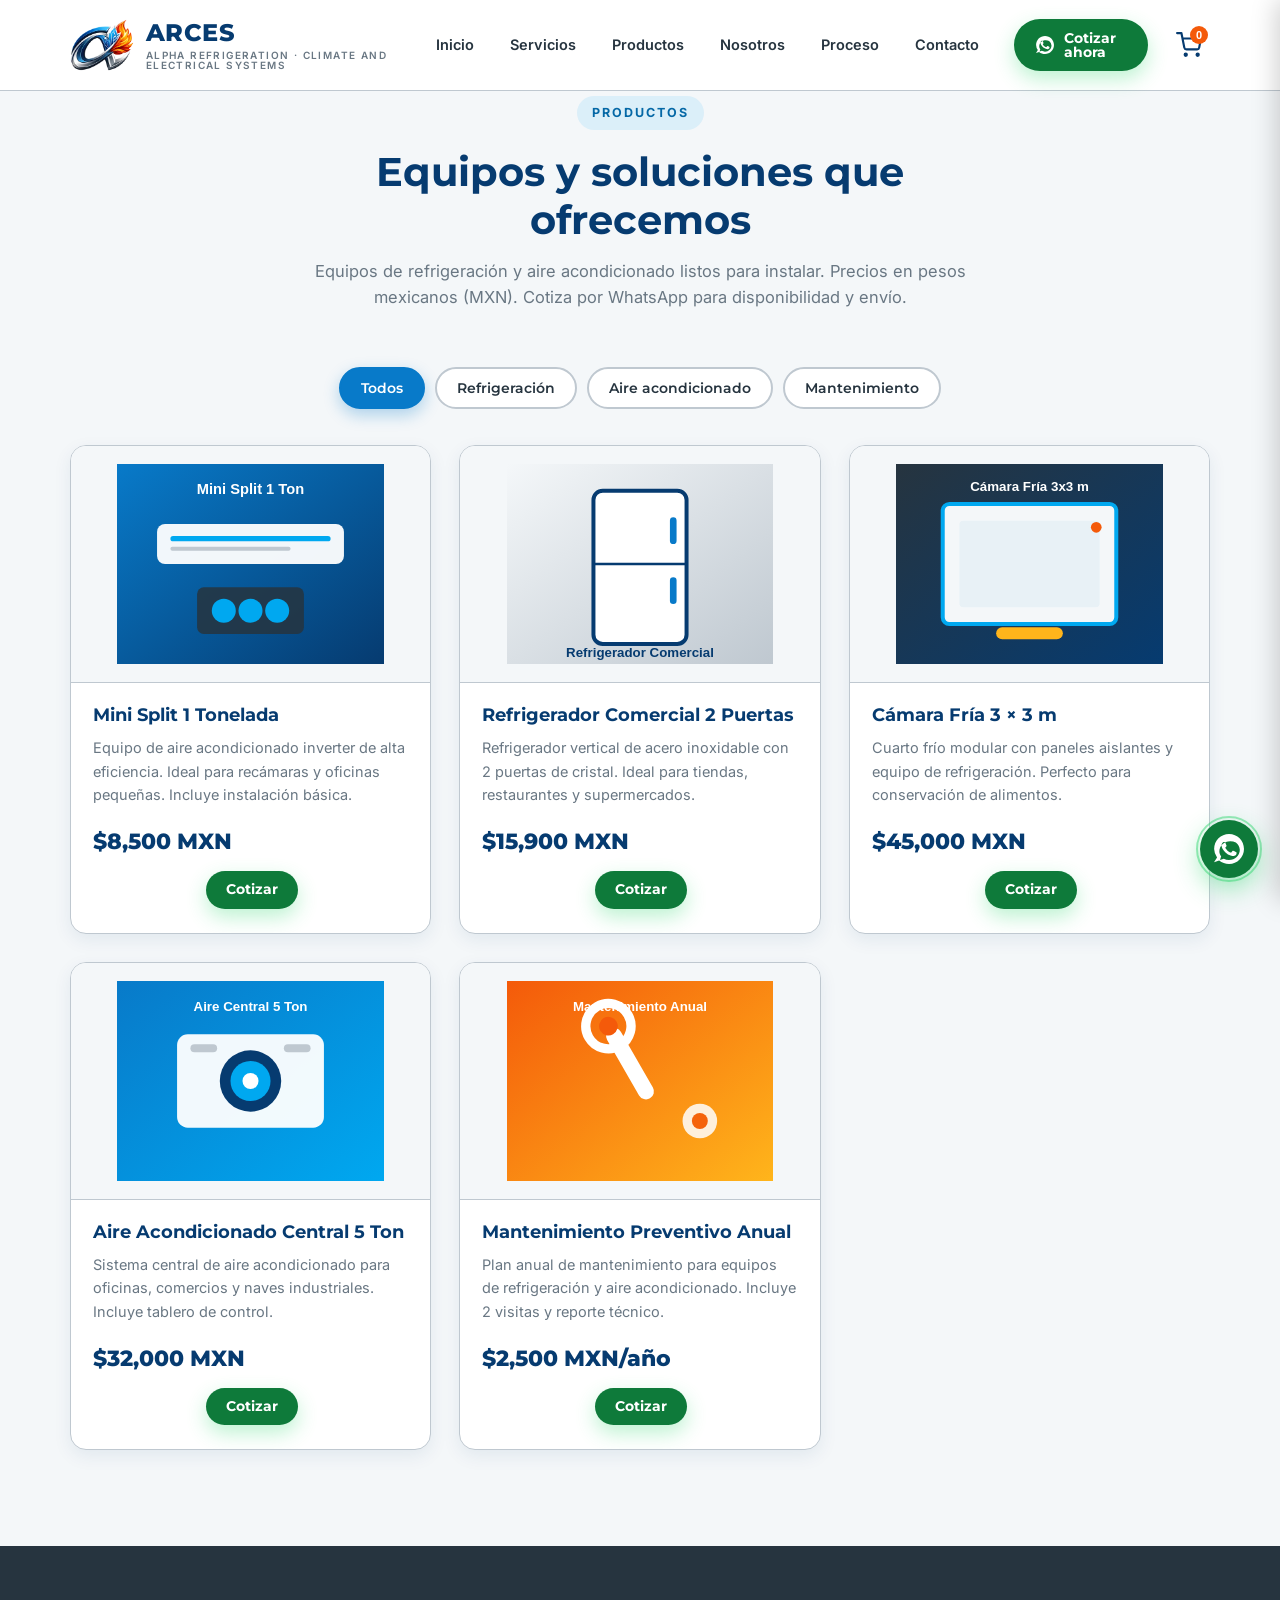
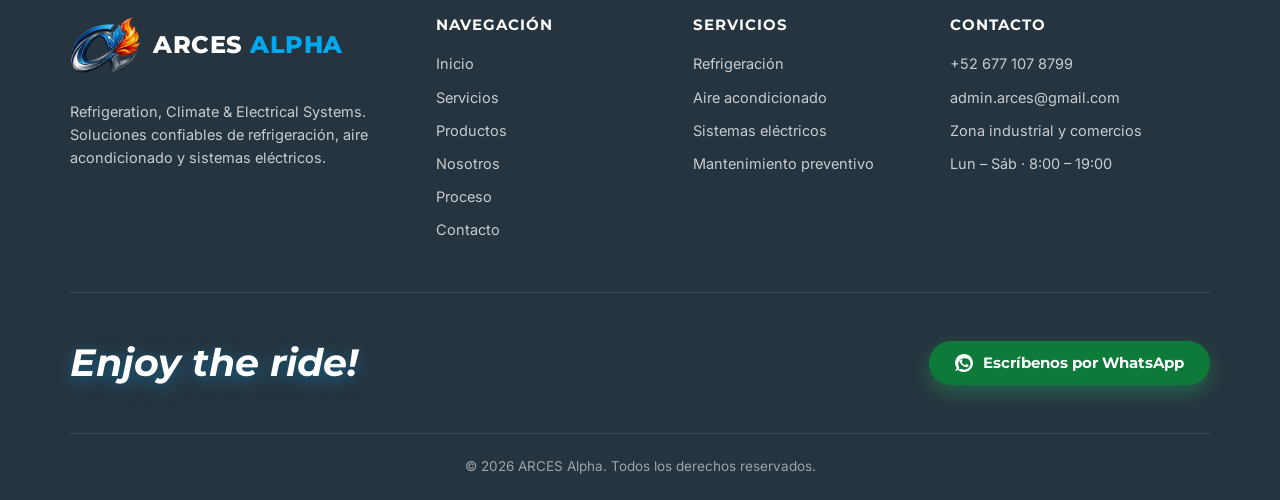
==== productos.html @ 8bfda180 "Mueve Productos a pagina separada productos.html" ====
﻿<!DOCTYPE html>
<html lang="es">
<head>
    <meta charset="UTF-8">
    <meta name="viewport" content="width=device-width, initial-scale=1.0">
    <meta name="description" content="ARCES Alpha. Refrigeración industrial y comercial, aire acondicionado, clima y sistemas eléctricos para tu empresa u hogar.">
    <meta name="theme-color" content="#063B70">
    <link rel="canonical" href="https://adminarces-sys.github.io/web_arces/productos.html">
    <title>Productos | ARCES Alpha</title>

    <!-- Open Graph / WhatsApp / redes sociales -->
    <meta property="og:type" content="website">
    <meta property="og:site_name" content="ARCES">
    <meta property="og:locale" content="es_MX">
    <meta property="og:url" content="https://adminarces-sys.github.io/web_arces/">
    <meta property="og:title" content="ARCES | Alpha Refrigeration, Climate and Electrical Systems">
    <meta property="og:description" content="Refrigeración industrial y comercial, aire acondicionado y sistemas eléctricos. Instalación, mantenimiento y reparación para tu hogar o negocio en Río Grande, Zacatecas.">
    <meta property="og:image" content="https://adminarces-sys.github.io/web_arces/og-image.jpg">
    <meta property="og:image:width" content="1200">
    <meta property="og:image:height" content="630">
    <meta property="og:image:alt" content="Logotipo de ARCES Alpha con la leyenda Refrigeración, Aire acondicionado y Sistemas eléctricos">
    <meta name="twitter:card" content="summary_large_image">
    <meta name="twitter:title" content="ARCES Alpha | Refrigeración, Clima y Sistemas Eléctricos">
    <meta name="twitter:description" content="Refrigeración industrial y comercial, aire acondicionado y sistemas eléctricos en Río Grande, Zacatecas.">
    <meta name="twitter:image" content="https://adminarces-sys.github.io/web_arces/og-image.jpg">

    <link rel="icon" type="image/png" sizes="32x32" href="favicon-32.png">
    <link rel="apple-touch-icon" href="favicon-180.png">
    <link rel="preconnect" href="https://fonts.googleapis.com">
    <link rel="preconnect" href="https://fonts.gstatic.com" crossorigin>
    <link href="https://fonts.googleapis.com/css2?family=Inter:wght@400;500;600;700&family=Montserrat:wght@600;700;800&display=swap" rel="stylesheet">
    <link rel="stylesheet" href="style.css">

    <script type="application/ld+json">
        {
            "@context": "https://schema.org",
            "@type": "HVACBusiness",
            "name": "Alpha Refrigeration-Climate and Electrical Systems",
            "alternateName": "ARCES",
            "url": "https://adminarces-sys.github.io/web_arces/",
            "logo": "https://adminarces-sys.github.io/web_arces/logo-emblema.png",
            "image": "https://adminarces-sys.github.io/web_arces/og-image.jpg",
            "description": "Empresa de refrigeración industrial y comercial, aire acondicionado y sistemas eléctricos. Instalación, mantenimiento preventivo y reparación en Río Grande, Zacatecas.",
            "telephone": "+52 677 107 8799",
            "email": "admin.arces@gmail.com",
            "priceRange": "$$",
            "areaServed": [
                { "@type": "City", "name": "Río Grande" },
                { "@type": "AdministrativeArea", "name": "Zacatecas" }
            ],
            "address": {
                "@type": "PostalAddress",
                "addressLocality": "Río Grande",
                "addressRegion": "Zacatecas",
                "addressCountry": "MX"
            },
            "openingHoursSpecification": [
                {
                    "@type": "OpeningHoursSpecification",
                    "dayOfWeek": ["Monday", "Tuesday", "Wednesday", "Thursday", "Friday", "Saturday"],
                    "opens": "08:00",
                    "closes": "19:00"
                }
            ],
            "makesOffer": [
                { "@type": "Offer", "itemOffered": { "@type": "Service", "name": "Refrigeración comercial e industrial" } },
                { "@type": "Offer", "itemOffered": { "@type": "Service", "name": "Aire acondicionado" } },
                { "@type": "Offer", "itemOffered": { "@type": "Service", "name": "Sistemas eléctricos" } },
                { "@type": "Offer", "itemOffered": { "@type": "Service", "name": "Mantenimiento preventivo" } }
            ]
        }
    </script>
</head>
<body>

    <a class="skip-link" href="#contenido">Saltar al contenido</a>

    <header class="header">
        <div class="container header-inner">
            <a href="#inicio" class="logo" aria-label="ARCES Alpha - Inicio">
                <picture>
                    <source srcset="logo-simbolo.webp" type="image/webp">
                    <img class="logo-simbolo" src="logo-simbolo.png" alt="" width="200" height="163" decoding="async">
                </picture>
                <span class="logo-texto">
                    <span class="logo-nombre">ARCES <span></span></span>
                    <span class="logo-lema">Alpha Refrigeration · Climate and Electrical Systems</span>
                </span>
            </a>

            <nav class="menu" id="menu-principal" aria-label="Navegación principal">
                <ul class="menu-lista">
                    <li><a href="index.html">Inicio</a></li>
                    <li><a href="index.html#servicios">Servicios</a></li>
                    <li><a href="productos.html" aria-current="page">Productos</a></li>
                    <li><a href="index.html#nosotros">Nosotros</a></li>
                    <li><a href="index.html#proceso">Proceso</a></li>
                    <li><a href="index.html#contacto">Contacto</a></li>
                    <li class="menu-cta-movil">
                        <a href="https://wa.me/526771078799?text=Hola%2C%20me%20gustar%C3%ADa%20cotizar%20un%20servicio." target="_blank" rel="noopener" class="btn btn-whatsapp">
                            <svg class="icono" viewBox="0 0 24 24" fill="currentColor" aria-hidden="true"><path d="M17.472 14.382c-.297-.149-1.758-.867-2.03-.967-.273-.099-.471-.148-.67.15-.197.297-.767.966-.94 1.164-.173.199-.347.223-.644.075-.297-.15-1.255-.463-2.39-1.475-.883-.788-1.48-1.761-1.653-2.059-.173-.297-.018-.458.13-.606.134-.133.298-.347.446-.52.149-.174.198-.298.298-.497.099-.198.05-.371-.025-.52-.075-.149-.669-1.612-.916-2.207-.242-.579-.487-.5-.669-.51-.173-.008-.371-.01-.57-.01-.198 0-.52.074-.792.372-.272.297-1.04 1.016-1.04 2.479 0 1.462 1.065 2.875 1.213 3.074.149.198 2.096 3.2 5.077 4.487.709.306 1.262.489 1.694.625.712.227 1.36.195 1.871.118.571-.085 1.758-.719 2.006-1.413.248-.694.248-1.289.173-1.413-.074-.124-.272-.198-.57-.347zM12.051 24c-2.941 0-5.688-.987-7.927-2.793L0 22.63l2.438-3.86A11.868 11.868 0 01.109 12C.109 5.383 5.446.048 12.05.048c6.605 0 11.943 5.335 11.943 11.952 0 6.617-5.338 11.952-11.942 11.952zm5.421-17.187a9.873 9.873 0 00-4.498-1.047c-4.913 0-8.672 3.66-8.672 8.175 0 1.445.51 2.793 1.434 3.868l-.933 2.917 3.008-.917a8.822 8.822 0 004.164 1.054c4.913 0 8.671-3.66 8.671-8.175a8.13 8.13 0 00-3.174-5.875z"/></svg>
                            Cotizar por WhatsApp
                        </a>
                    </li>
                </ul>
            </nav>

            <a href="https://wa.me/526771078799?text=Hola%2C%20me%20gustar%C3%ADa%20cotizar%20un%20servicio." target="_blank" rel="noopener" class="btn btn-whatsapp btn-nav">
                <svg class="icono" viewBox="0 0 24 24" fill="currentColor" aria-hidden="true"><path d="M17.472 14.382c-.297-.149-1.758-.867-2.03-.967-.273-.099-.471-.148-.67.15-.197.297-.767.966-.94 1.164-.173.199-.347.223-.644.075-.297-.15-1.255-.463-2.39-1.475-.883-.788-1.48-1.761-1.653-2.059-.173-.297-.018-.458.13-.606.134-.133.298-.347.446-.52.149-.174.198-.298.298-.497.099-.198.05-.371-.025-.52-.075-.149-.669-1.612-.916-2.207-.242-.579-.487-.5-.669-.51-.173-.008-.371-.01-.57-.01-.198 0-.52.074-.792.372-.272.297-1.04 1.016-1.04 2.479 0 1.462 1.065 2.875 1.213 3.074.149.198 2.096 3.2 5.077 4.487.709.306 1.262.489 1.694.625.712.227 1.36.195 1.871.118.571-.085 1.758-.719 2.006-1.413.248-.694.248-1.289.173-1.413-.074-.124-.272-.198-.57-.347zM12.051 24c-2.941 0-5.688-.987-7.927-2.793L0 22.63l2.438-3.86A11.868 11.868 0 01.109 12C.109 5.383 5.446.048 12.05.048c6.605 0 11.943 5.335 11.943 11.952 0 6.617-5.338 11.952-11.942 11.952zm5.421-17.187a9.873 9.873 0 00-4.498-1.047c-4.913 0-8.672 3.66-8.672 8.175 0 1.445.51 2.793 1.434 3.868l-.933 2.917 3.008-.917a8.822 8.822 0 004.164 1.054c4.913 0 8.671-3.66 8.671-8.175a8.13 8.13 0 00-3.174-5.875z"/></svg>
                Cotizar ahora
            </a>

            <button type="button" class="carrito-btn" aria-label="Ver carrito de cotización" id="carrito-btn">
                <svg class="icono" viewBox="0 0 24 24" fill="none" stroke="currentColor" stroke-width="2" stroke-linecap="round" stroke-linejoin="round" aria-hidden="true"><circle cx="9" cy="21" r="1"/><circle cx="20" cy="21" r="1"/><path d="M1 1h4l2.68 13.39a2 2 0 0 0 2 1.61h9.72a2 2 0 0 0 2-1.61L23 6H6"/></svg>
                <span class="carrito-count" id="carrito-count">0</span>
            </button>

            <button type="button" class="hamburguesa" aria-label="Abrir menú" aria-expanded="false" aria-controls="menu-principal">
                <span></span>
                <span></span>
                <span></span>
            </button>
        </div>
    </header>

    <main id="contenido">
    <section class="seccion seccion-clara" id="productos">
        <div class="container">
            <div class="seccion-titulo">
                <p class="etiqueta">Productos</p>
                <h2>Equipos y soluciones que ofrecemos</h2>
                <p>Equipos de refrigeración y aire acondicionado listos para instalar. Precios en pesos mexicanos (MXN). Cotiza por WhatsApp para disponibilidad y envío.</p>
            </div>
            <div class="filtros-productos" role="group" aria-label="Filtrar productos por categoría">
                <button type="button" class="filtro-btn is-active" data-filtro="todos">Todos</button>
                <button type="button" class="filtro-btn" data-filtro="refrigeracion">Refrigeración</button>
                <button type="button" class="filtro-btn" data-filtro="aire">Aire acondicionado</button>
                <button type="button" class="filtro-btn" data-filtro="mantenimiento">Mantenimiento</button>
            </div>
            <div class="grid-productos" id="grid-productos"></div>
        </div>
    </section>
</main>

    <footer class="footer">
        <div class="container footer-grid">
            <div class="footer-marca">
                <a href="#inicio" class="logo" aria-label="ARCES Alpha - Inicio">
                    <picture>
                        <source srcset="logo-simbolo.webp" type="image/webp">
                        <img class="logo-simbolo" src="logo-simbolo.png" alt="" width="200" height="163" loading="lazy" decoding="async">
                    </picture>
                    <span class="logo-texto">
                        <span class="logo-nombre">ARCES <span>Alpha</span></span>
                        <span class="logo-lema">Refrigeration · Climate · Electrical</span>
                    </span>
                </a>
                <p>Refrigeration, Climate &amp; Electrical Systems. Soluciones confiables de refrigeración, aire acondicionado y sistemas eléctricos.</p>
            </div>
            <nav class="footer-col" aria-label="Enlaces del sitio">
                <h4>Navegación</h4>
                <ul>
                    <li><a href="index.html">Inicio</a></li>
                    <li><a href="index.html#servicios">Servicios</a></li>
                    <li><a href="productos.html" aria-current="page">Productos</a></li>
                    <li><a href="index.html#nosotros">Nosotros</a></li>
                    <li><a href="index.html#proceso">Proceso</a></li>
                    <li><a href="index.html#contacto">Contacto</a></li>
                </ul>
            </nav>
            <div class="footer-col">
                <h4>Servicios</h4>
                <ul>
                    <li>Refrigeración</li>
                    <li>Aire acondicionado</li>
                    <li>Sistemas eléctricos</li>
                    <li>Mantenimiento preventivo</li>
                </ul>
            </div>
            <div class="footer-col">
                <h4>Contacto</h4>
                <ul>
                    <li><a href="tel:+526771078799">+52 677 107 8799</a></li>
                    <li><a href="mailto:admin.arces@gmail.com">admin.arces@gmail.com</a></li>
                    <li>Zona industrial y comercios</li>
                    <li>Lun – Sáb · 8:00 – 19:00</li>
                </ul>
            </div>
        </div>
        <div class="container footer-frase">
            <p class="frase">Enjoy the ride!</p>
            <a href="https://wa.me/526771078799?text=Hola%2C%20me%20gustar%C3%ADa%20hablar%20con%20alguien." target="_blank" rel="noopener" class="btn btn-whatsapp">
                <svg class="icono" viewBox="0 0 24 24" fill="currentColor" aria-hidden="true"><path d="M17.472 14.382c-.297-.149-1.758-.867-2.03-.967-.273-.099-.471-.148-.67.15-.197.297-.767.966-.94 1.164-.173.199-.347.223-.644.075-.297-.15-1.255-.463-2.39-1.475-.883-.788-1.48-1.761-1.653-2.059-.173-.297-.018-.458.13-.606.134-.133.298-.347.446-.52.149-.174.198-.298.298-.497.099-.198.05-.371-.025-.52-.075-.149-.669-1.612-.916-2.207-.242-.579-.487-.5-.669-.51-.173-.008-.371-.01-.57-.01-.198 0-.52.074-.792.372-.272.297-1.04 1.016-1.04 2.479 0 1.462 1.065 2.875 1.213 3.074.149.198 2.096 3.2 5.077 4.487.709.306 1.262.489 1.694.625.712.227 1.36.195 1.871.118.571-.085 1.758-.719 2.006-1.413.248-.694.248-1.289.173-1.413-.074-.124-.272-.198-.57-.347zM12.051 24c-2.941 0-5.688-.987-7.927-2.793L0 22.63l2.438-3.86A11.868 11.868 0 01.109 12C.109 5.383 5.446.048 12.05.048c6.605 0 11.943 5.335 11.943 11.952 0 6.617-5.338 11.952-11.942 11.952zm5.421-17.187a9.873 9.873 0 00-4.498-1.047c-4.913 0-8.672 3.66-8.672 8.175 0 1.445.51 2.793 1.434 3.868l-.933 2.917 3.008-.917a8.822 8.822 0 004.164 1.054c4.913 0 8.671-3.66 8.671-8.175a8.13 8.13 0 00-3.174-5.875z"/></svg>
                Escríbenos por WhatsApp
            </a>
        </div>
        <div class="container footer-barra">
            <p>© <span id="anio">2026</span> ARCES Alpha. Todos los derechos reservados.</p>
        </div>
    </footer>

    <a href="https://wa.me/526771078799?text=Hola%2C%20quiero%20informaci%C3%B3n." target="_blank" rel="noopener" class="flotante" aria-label="Contactar por WhatsApp">
        <svg viewBox="0 0 24 24" fill="currentColor" aria-hidden="true"><path d="M17.472 14.382c-.297-.149-1.758-.867-2.03-.967-.273-.099-.471-.148-.67.15-.197.297-.767.966-.94 1.164-.173.199-.347.223-.644.075-.297-.15-1.255-.463-2.39-1.475-.883-.788-1.48-1.761-1.653-2.059-.173-.297-.018-.458.13-.606.134-.133.298-.347.446-.52.149-.174.198-.298.298-.497.099-.198.05-.371-.025-.52-.075-.149-.669-1.612-.916-2.207-.242-.579-.487-.5-.669-.51-.173-.008-.371-.01-.57-.01-.198 0-.52.074-.792.372-.272.297-1.04 1.016-1.04 2.479 0 1.462 1.065 2.875 1.213 3.074.149.198 2.096 3.2 5.077 4.487.709.306 1.262.489 1.694.625.712.227 1.36.195 1.871.118.571-.085 1.758-.719 2.006-1.413.248-.694.248-1.289.173-1.413-.074-.124-.272-.198-.57-.347zM12.051 24c-2.941 0-5.688-.987-7.927-2.793L0 22.63l2.438-3.86A11.868 11.868 0 01.109 12C.109 5.383 5.446.048 12.05.048c6.605 0 11.943 5.335 11.943 11.952 0 6.617-5.338 11.952-11.942 11.952zm5.421-17.187a9.873 9.873 0 00-4.498-1.047c-4.913 0-8.672 3.66-8.672 8.175 0 1.445.51 2.793 1.434 3.868l-.933 2.917 3.008-.917a8.822 8.822 0 004.164 1.054c4.913 0 8.671-3.66 8.671-8.175a8.13 8.13 0 00-3.174-5.875z"/></svg>
    </a>
    <!-- Carrito de cotización -->
    <div class="carrito-overlay" id="carrito-overlay"></div>
    <aside class="carrito-drawer" id="carrito-drawer" aria-label="Carrito de cotización" aria-hidden="true">
        <div class="carrito-header">
            <h3>Carrito de cotización</h3>
            <button type="button" class="carrito-cerrar" id="carrito-cerrar" aria-label="Cerrar carrito">&times;</button>
        </div>
        <div class="carrito-items" id="carrito-items">
            <p class="carrito-vacio">Tu carrito está vacío.</p>
        </div>
        <div class="carrito-footer">
            <div class="carrito-total">
                <span>Total estimado:</span>
                <strong id="carrito-total">$0 MXN</strong>
            </div>
            <a href="#" class="btn btn-whatsapp carrito-enviar" id="carrito-enviar" target="_blank" rel="noopener">Enviar cotización por WhatsApp</a>
            <button type="button" class="carrito-vaciar" id="carrito-vaciar">Vaciar carrito</button>
        </div>
    </aside>

    <script>
        (function () {
            const header = document.querySelector('.header');
            const boton = document.querySelector('.hamburguesa');

            function menuAbierto() {
                return header.classList.contains('menu-abierto');
            }

            function cambiarMenu(abrir) {
                header.classList.toggle('menu-abierto', abrir);
                boton.setAttribute('aria-expanded', String(abrir));
                boton.setAttribute('aria-label', abrir ? 'Cerrar menú' : 'Abrir menú');
            }

            boton.addEventListener('click', function () {
                cambiarMenu(!menuAbierto());
            });

            header.addEventListener('click', function (evento) {
                if (evento.target.closest('a')) {
                    cambiarMenu(false);
                }
            });

            document.addEventListener('click', function (evento) {
                if (menuAbierto() && !header.contains(evento.target)) {
                    cambiarMenu(false);
                }
            });

            document.addEventListener('keydown', function (evento) {
                if (evento.key === 'Escape' && menuAbierto()) {
                    cambiarMenu(false);
                    boton.focus();
                }
            });

            window.matchMedia('(min-width: 901px)').addEventListener('change', function (evento) {
                if (evento.matches) {
                    cambiarMenu(false);
                }
            });

            document.getElementById('anio').textContent = new Date().getFullYear();
        })();
    </script>

    <script>
        // Carga de productos desde products.json + carrito de cotización
        (function () {
            const grid = document.getElementById('grid-productos');
            const filtros = document.querySelectorAll('.filtro-btn');
            const countEl = document.getElementById('carrito-count');
            const itemsEl = document.getElementById('carrito-items');
            const totalEl = document.getElementById('carrito-total');
            const enviarEl = document.getElementById('carrito-enviar');
            const vaciarEl = document.getElementById('carrito-vaciar');
            const drawer = document.getElementById('carrito-drawer');
            const overlay = document.getElementById('carrito-overlay');
            const btnCarrito = document.getElementById('carrito-btn');
            const btnCerrar = document.getElementById('carrito-cerrar');

            let productos = [];
            let carrito = [];

            function formatoPrecio(n) {
                return '$' + n.toLocaleString('es-MX') + ' MXN';
            }

            function renderProductos(lista) {
                if (!grid) return;
                grid.innerHTML = '';
                lista.forEach(function (p) {
                    const art = document.createElement('article');
                    art.className = 'producto';
                    art.setAttribute('data-categoria', p.categoria);
                    art.innerHTML =
                        '<div class="producto-img">' +
                            '<img src="' + p.imagen + '" alt="' + p.alt + '" width="400" height="300" loading="lazy" decoding="async">' +
                        '</div>' +
                        '<div class="producto-info">' +
                            '<h3>' + p.nombre + '</h3>' +
                            '<p>' + p.descripcion + '</p>' +
                            '<div class="producto-pie">' +
                                '<span class="producto-precio">' + p.precioTexto + '</span>' +
                                '<div class="producto-acciones">' +
                                    '<button type="button" class="btn btn-linea producto-btn btn-agregar" data-id="' + p.id + '">Agregar</button>' +
                                    '<a href="https://wa.me/526771078799?text=' + p.whatsapp + '" target="_blank" rel="noopener" class="btn btn-whatsapp producto-btn">Cotizar</a>' +
                                '</div>' +
                            '</div>' +
                        '</div>';
                    grid.appendChild(art);
                });
                aplicarFiltro(document.querySelector('.filtro-btn.is-active')?.getAttribute('data-filtro') || 'todos');
            }

            function aplicarFiltro(filtro) {
                document.querySelectorAll('.producto').forEach(function (p) {
                    const cat = p.getAttribute('data-categoria');
                    p.style.display = (filtro === 'todos' || cat === filtro) ? '' : 'none';
                });
            }

            filtros.forEach(function (btn) {
                btn.addEventListener('click', function () {
                    filtros.forEach(function (b) { b.classList.remove('is-active'); });
                    btn.classList.add('is-active');
                    aplicarFiltro(btn.getAttribute('data-filtro'));
                });
            });

            // Carrito
            function guardarCarrito() {
                try { localStorage.setItem('arces_carrito', JSON.stringify(carrito)); } catch (e) {}
            }
            function cargarCarrito() {
                try {
                    const raw = localStorage.getItem('arces_carrito');
                    if (raw) carrito = JSON.parse(raw);
                } catch (e) { carrito = []; }
            }

            function actualizarCarritoUI() {
                countEl.textContent = carrito.reduce(function (a, b) { return a + b.cantidad; }, 0);
                itemsEl.innerHTML = '';
                if (carrito.length === 0) {
                    itemsEl.innerHTML = '<p class="carrito-vacio">Tu carrito está vacío.</p>';
                    totalEl.textContent = '$0 MXN';
                    enviarEl.href = 'https://wa.me/526771078799';
                    return;
                }
                let total = 0;
                carrito.forEach(function (item) {
                    total += item.precio * item.cantidad;
                    const div = document.createElement('div');
                    div.className = 'carrito-item';
                    div.innerHTML =
                        '<div class="carrito-item-info">' +
                            '<strong>' + item.nombre + '</strong>' +
                            '<span>' + formatoPrecio(item.precio) + ' × ' + item.cantidad + '</span>' +
                        '</div>' +
                        '<button type="button" class="carrito-item-eliminar" data-id="' + item.id + '" aria-label="Eliminar">&times;</button>';
                    itemsEl.appendChild(div);
                });
                totalEl.textContent = formatoPrecio(total);
                // Mensaje de WhatsApp
                let msg = 'Hola%2C%20me%20gustar%C3%ADa%20cotizar%20los%20siguientes%20productos%3A%0A';
                carrito.forEach(function (item) {
                    msg += '-%20' + encodeURIComponent(item.nombre) + '%20x' + item.cantidad + '%0A';
                });
                msg += '%0ATotal%20estimado%3A%20' + encodeURIComponent(formatoPrecio(total));
                enviarEl.href = 'https://wa.me/526771078799?text=' + msg;
            }

            function agregarAlCarrito(id) {
                const p = productos.find(function (x) { return x.id === id; });
                if (!p) return;
                const existente = carrito.find(function (x) { return x.id === id; });
                if (existente) {
                    existente.cantidad += 1;
                } else {
                    carrito.push({ id: p.id, nombre: p.nombre, precio: p.precio, cantidad: 1 });
                }
                guardarCarrito();
                actualizarCarritoUI();
                abrirCarrito();
            }

            function eliminarDelCarrito(id) {
                carrito = carrito.filter(function (x) { return x.id !== id; });
                guardarCarrito();
                actualizarCarritoUI();
            }

            function abrirCarrito() {
                drawer.classList.add('is-open');
                overlay.classList.add('is-open');
                drawer.setAttribute('aria-hidden', 'false');
            }
            function cerrarCarrito() {
                drawer.classList.remove('is-open');
                overlay.classList.remove('is-open');
                drawer.setAttribute('aria-hidden', 'true');
            }

            btnCarrito.addEventListener('click', abrirCarrito);
            btnCerrar.addEventListener('click', cerrarCarrito);
            overlay.addEventListener('click', cerrarCarrito);
            vaciarEl.addEventListener('click', function () {
                carrito = [];
                guardarCarrito();
                actualizarCarritoUI();
            });

            itemsEl.addEventListener('click', function (e) {
                const btn = e.target.closest('.carrito-item-eliminar');
                if (btn) eliminarDelCarrito(btn.getAttribute('data-id'));
            });

            // Delegación para botones "Agregar"
            grid.addEventListener('click', function (e) {
                const btn = e.target.closest('.btn-agregar');
                if (btn) agregarAlCarrito(btn.getAttribute('data-id'));
            });

            // Cargar productos
            cargarCarrito();
            actualizarCarritoUI();

            fetch('products.json')
                .then(function (res) { return res.json(); })
                .then(function (data) {
                    productos = data;
                    renderProductos(productos);
                })
                .catch(function (err) {
                    console.error('Error cargando products.json', err);
                    if (grid) grid.innerHTML = '<p>No se pudieron cargar los productos.</p>';
                });
        })();
    </script>

</body>
</html>
---- style.css ----
﻿:root {
    --azul-marino: #063B70;
    --azul-corporativo: #087AC9;
    --azul-electrico: #00A8F0;
    --naranja-energia: #F45A0A;
    --amarillo-fuego: #FFB51B;
    --plata: #BFC8D0;
    --gris-acero: #697783;
    --carbon: #26343F;
    --blanco-frio: #F4F7F9;
    --blanco: #FFFFFF;
    --verde-whatsapp: #0E7A3A;
    --sombra: 0 10px 30px rgba(6, 59, 112, 0.12);
    --sombra-suave: 0 6px 18px rgba(6, 59, 112, 0.08);
    --radio: 16px;
    --alto-header: 90px;
    --fuente-titulo: 'Montserrat', sans-serif;
    --fuente-cuerpo: 'Inter', sans-serif;
}

* {
    margin: 0;
    padding: 0;
    box-sizing: border-box;
}

html {
    scroll-behavior: smooth;
    scroll-padding-top: calc(var(--alto-header) + 12px);
}

body {
    font-family: var(--fuente-cuerpo);
    color: var(--carbon);
    background: var(--blanco);
    line-height: 1.6;
    -webkit-font-smoothing: antialiased;
}

img {
    max-width: 100%;
    display: block;
}

a {
    color: var(--azul-corporativo);
    text-decoration: none;
}

ul {
    list-style: none;
}

h1, h2, h3, h4 {
    font-family: var(--fuente-titulo);
    color: var(--azul-marino);
    line-height: 1.2;
}

.container {
    width: min(1140px, 92%);
    margin: 0 auto;
}

.icono {
    width: 18px;
    height: 18px;
    flex-shrink: 0;
}

.btn {
    display: inline-flex;
    align-items: center;
    justify-content: center;
    gap: 10px;
    padding: 13px 26px;
    border-radius: 50px;
    font-family: var(--fuente-titulo);
    font-weight: 700;
    font-size: 15px;
    line-height: 1;
    cursor: pointer;
    border: none;
    transition: transform .2s ease, box-shadow .2s ease, background .2s ease, color .2s ease;
}

.btn-linea {
    background: transparent;
    border: 2px solid rgba(255, 255, 255, 0.55);
    color: var(--blanco);
}

.btn-linea:hover {
    border-color: var(--blanco);
    background: rgba(255, 255, 255, 0.10);
}

.btn-whatsapp {
    background: var(--verde-whatsapp);
    color: var(--blanco);
    box-shadow: 0 8px 20px rgba(37, 211, 102, 0.30);
}

.btn-whatsapp:hover {
    background: #0B6B33;
    transform: translateY(-2px);
    box-shadow: 0 12px 26px rgba(37, 211, 102, 0.38);
}

.btn-grande {
    padding: 18px 38px;
    font-size: 17px;
}

/* ---------- Accesibilidad ---------- */

.skip-link {
    position: fixed;
    top: -100px;
    left: 16px;
    z-index: 2000;
    padding: 12px 20px;
    border-radius: 0 0 12px 12px;
    background: var(--azul-marino);
    color: var(--blanco);
    font-weight: 700;
    box-shadow: var(--sombra);
    transition: top .2s ease;
}

.skip-link:focus {
    top: 0;
}

a:focus-visible,
button:focus-visible {
    outline: none;
    box-shadow: 0 0 0 3px var(--blanco), 0 0 0 6px var(--azul-marino);
}

/* ---------- Header ---------- */

.header {
    position: fixed;
    top: 0;
    left: 0;
    right: 0;
    z-index: 1000;
    background: rgba(255, 255, 255, 0.94);
    backdrop-filter: blur(10px);
    -webkit-backdrop-filter: blur(10px);
    border-bottom: 1px solid var(--plata);
}

.header-inner {
    display: flex;
    align-items: center;
    justify-content: space-between;
    gap: 20px;
    height: var(--alto-header);
}

.logo {
    display: inline-flex;
    align-items: center;
    gap: 12px;
}

.logo picture {
    display: flex;
    flex-shrink: 0;
}

.logo-simbolo {
    width: auto;
    height: 52px;
    display: block;
}

.logo-texto {
    display: flex;
    flex-direction: column;
    line-height: 1;
}

.logo-nombre {
    font-family: var(--fuente-titulo);
    font-weight: 800;
    font-size: 24px;
    letter-spacing: 0.5px;
    text-transform: uppercase;
    color: var(--azul-marino);
}

.logo-nombre span {
    color: var(--azul-corporativo);
}

.logo-lema {
    margin-top: 5px;
    font-size: 10px;
    font-weight: 600;
    letter-spacing: 1.4px;
    text-transform: uppercase;
    color: var(--gris-acero);
}

.menu-lista {
    display: flex;
    align-items: center;
    gap: 6px;
}

.menu-lista a {
    display: block;
    padding: 9px 15px;
    border-radius: 50px;
    font-weight: 600;
    font-size: 14.5px;
    color: var(--carbon);
    transition: color .2s ease, background .2s ease;
}

.menu-lista a:hover {
    color: var(--azul-corporativo);
    background: rgba(0, 168, 240, 0.10);
}

.menu-cta-movil {
    display: none;
}

.btn-nav {
    padding: 12px 22px;
    font-size: 14px;
}

.hamburguesa {
    display: none;
    flex-direction: column;
    gap: 5px;
    cursor: pointer;
    padding: 8px;
    border: 0;
    border-radius: 10px;
    background: transparent;
}

.hamburguesa:hover {
    background: rgba(8, 122, 201, 0.08);
}

.hamburguesa:focus-visible {
    outline: 2px solid var(--azul-corporativo);
    outline-offset: 2px;
}

.hamburguesa span {
    width: 24px;
    height: 3px;
    border-radius: 3px;
    background: var(--azul-marino);
    transition: transform .3s ease, opacity .3s ease;
}

/* ---------- Hero ---------- */

.hero {
    position: relative;
    overflow: hidden;
    padding: calc(var(--alto-header) + 56px) 0 0;
    background:
        radial-gradient(1000px 500px at 85% -10%, rgba(0, 168, 240, 0.35), transparent 60%),
        radial-gradient(800px 400px at 0% 30%, rgba(6, 59, 112, 0.55), transparent 60%),
        linear-gradient(150deg, #042a52 0%, var(--azul-marino) 55%, var(--azul-corporativo) 100%);
    color: var(--blanco);
}

.hero-grid {
    display: grid;
    grid-template-columns: 1.15fr 0.85fr;
    align-items: center;
    gap: 48px;
    padding-bottom: 70px;
}

.hero-badge {
    display: inline-flex;
    align-items: center;
    gap: 8px;
    font-size: 13px;
    font-weight: 600;
    letter-spacing: 1.2px;
    text-transform: uppercase;
    color: #7FD4F7;
    background: rgba(0, 168, 240, 0.12);
    border: 1px solid rgba(0, 168, 240, 0.35);
    padding: 8px 16px;
    border-radius: 50px;
    margin-bottom: 24px;
}

.hero h1 {
    color: var(--blanco);
    font-size: clamp(34px, 4.4vw, 54px);
    font-weight: 800;
    margin-bottom: 20px;
}

.hero-linea {
    display: block;
}

.hero-linea + .hero-linea {
    margin-top: 20px;
}

.hero-emoji {
    font-weight: 400;
}

.hero-sub {
    font-size: 17.5px;
    color: rgba(255, 255, 255, 0.82);
    max-width: 560px;
    margin-bottom: 30px;
}

.hero-sub strong {
    color: var(--blanco);
}

.hero-acciones {
    display: flex;
    flex-wrap: wrap;
    gap: 14px;
    margin-bottom: 28px;
}

.hero-puntos {
    display: flex;
    flex-wrap: wrap;
    gap: 10px 26px;
}

.hero-puntos li {
    position: relative;
    padding-left: 26px;
    font-size: 14.5px;
    color: rgba(255, 255, 255, 0.85);
}

.hero-puntos li::before {
    content: '';
    position: absolute;
    left: 0;
    top: 3px;
    width: 17px;
    height: 17px;
    border-radius: 50%;
    background: rgba(0, 168, 240, 0.25);
    border: 2px solid var(--azul-electrico);
}

.hero-puntos li::after {
    content: '✓';
    position: absolute;
    left: 4px;
    top: 3px;
    font-size: 11px;
    font-weight: 700;
    color: var(--azul-electrico);
}

.hero-visual {
    position: relative;
    display: flex;
    align-items: center;
    justify-content: center;
    min-height: 340px;
    perspective: 1000px;
    transform-style: preserve-3d;
}

.cubo {
    position: relative;
    width: 200px;
    height: 200px;
    transform-style: preserve-3d;
    transform: rotateX(-26deg) rotateY(40deg);
    animation: girar 26s linear infinite;
    will-change: transform;
}

.cubo-cara {
    position: absolute;
    inset: 0;
    border: 2px solid rgba(0, 168, 240, 0.9);
    border-radius: 18px;
    overflow: hidden;
    background-size: cover;
    background-position: center;
    backface-visibility: hidden;
    -webkit-backface-visibility: hidden;
}

.cubo-cara:nth-child(1) {
    transform: translateZ(100px);
}

.cubo-cara:nth-child(2) {
    transform: rotateY(90deg) translateZ(100px);
}

.cubo-cara:nth-child(3) {
    transform: rotateX(90deg) translateZ(100px);
}

.cubo-cara:nth-child(4) {
    transform: rotateY(180deg) translateZ(100px);
}

.cubo-cara:nth-child(5) {
    transform: rotateY(-90deg) translateZ(100px);
}

.cubo-cara:nth-child(6) {
    transform: rotateX(-90deg) translateZ(100px);
}

.cara-refri {
    background-color: var(--azul-marino);
    background-image: url('img-refri-icon.svg');
    background-position: center 40%;
    background-repeat: no-repeat;
    background-size: 64% auto;
}

.cara-aire {
    background-color: var(--azul-marino);
    background-image: url('img-aire-icon.svg');
    background-position: center 42%;
    background-repeat: no-repeat;
    background-size: 66% auto;
}

.cara-lavadoras {
    background-color: var(--azul-marino);
    background-image: url('img-lavadora-icon.svg');
    background-position: center 36%;
    background-repeat: no-repeat;
    background-size: 62% auto;
}

.cara-automatizacion {
    background-color: var(--azul-marino);
    background-image: url('img-automatizacion-icon.svg');
    background-position: center 40%;
    background-repeat: no-repeat;
    background-size: 62% auto;
}

.cara-logo {
    background: linear-gradient(160deg, #ffffff, #e8f1f6);
    display: grid;
    place-items: center;
}

.cara-logo picture {
    display: block;
    width: 78%;
    max-width: 150px;
}

.cara-logo img {
    width: 100%;
    height: auto;
}

/* Las caras superior e inferior quedan boca abajo: se endereza el emblema */
.cubo-cara:nth-child(3) picture,
.cubo-cara:nth-child(6) picture {
    transform: rotate(180deg);
}

.cara-etiqueta {
    position: absolute;
    left: 0;
    right: 0;
    bottom: 0;
    padding: 12px 10px 11px;
    text-align: center;
    font-family: var(--fuente-titulo);
    font-weight: 700;
    font-size: 12px;
    line-height: 1.3;
    letter-spacing: 0.3px;
    color: var(--blanco);
    background: linear-gradient(transparent, rgba(4, 42, 80, 0.92));
}

.cara-etiqueta small {
    display: block;
    margin-top: 2px;
    font-size: 10px;
    font-weight: 600;
    letter-spacing: 0.2px;
    color: rgba(255, 255, 255, 0.78);
}

@keyframes girar {
    from { transform: rotateX(-26deg) rotateY(40deg); }
    to { transform: rotateX(-26deg) rotateY(400deg); }
}

.brillo {
    position: absolute;
    border-radius: 50%;
    filter: blur(2px);
}

.brillo-1 {
    width: 220px;
    height: 220px;
    background: radial-gradient(circle, rgba(0, 168, 240, 0.35), transparent 70%);
    top: 30px;
    right: 0;
    animation: flotar 6s ease-in-out infinite;
}

.brillo-2 {
    width: 150px;
    height: 150px;
    background: radial-gradient(circle, rgba(244, 90, 10, 0.22), transparent 70%);
    bottom: 20px;
    left: 10px;
    animation: flotar 7s ease-in-out 1s infinite;
}

@keyframes flotar {
    0%, 100% { transform: translateY(0); }
    50% { transform: translateY(-18px); }
}

.hero-stats {
    display: grid;
    grid-template-columns: repeat(4, 1fr);
    gap: 1px;
    background: rgba(255, 255, 255, 0.10);
    border: 1px solid rgba(255, 255, 255, 0.14);
    border-radius: var(--radio);
    overflow: hidden;
    backdrop-filter: blur(6px);
    margin-bottom: 80px;
}

.stat {
    display: flex;
    flex-direction: column;
    gap: 4px;
    padding: 26px 20px;
    background: rgba(6, 59, 112, 0.55);
    text-align: center;
}

.stat-num {
    font-family: var(--fuente-titulo);
    font-size: 30px;
    font-weight: 800;
    color: var(--azul-electrico);
}

.stat-txt {
    font-size: 13.5px;
    color: rgba(255, 255, 255, 0.78);
}

/* ---------- Secciones ---------- */

.seccion {
    padding: 96px 0;
}

.seccion-oscura {
    background:
        radial-gradient(700px 400px at 90% 10%, rgba(0, 168, 240, 0.10), transparent 60%),
        linear-gradient(150deg, var(--azul-marino), var(--carbon));
    color: rgba(255, 255, 255, 0.85);
}

.seccion-clara {
    background: var(--blanco-frio);
}

.seccion-titulo {
    max-width: 720px;
    margin: 0 auto 56px;
    text-align: center;
}

.seccion-titulo h2 {
    font-size: clamp(27px, 3.4vw, 40px);
    margin-bottom: 14px;
}

.seccion-titulo p:last-child {
    color: var(--gris-acero);
    font-size: 16.5px;
}

.etiqueta {
    display: inline-block;
    font-size: 12.5px;
    font-weight: 700;
    letter-spacing: 2px;
    text-transform: uppercase;
    color: #0568A6;
    background: rgba(0, 168, 240, 0.10);
    padding: 7px 15px;
    border-radius: 50px;
    margin-bottom: 18px;
}

.etiqueta-clara {
    color: #7FD4F7;
    background: rgba(0, 168, 240, 0.14);
}

/* ---------- Servicios ---------- */

.grid-cards {
    display: grid;
    grid-template-columns: repeat(4, 1fr);
    gap: 24px;
}

.card {
    background: var(--blanco);
    border: 1px solid var(--plata);
    border-radius: var(--radio);
    padding: 30px 24px;
    box-shadow: var(--sombra-suave);
    transition: transform .25s ease, box-shadow .25s ease, border-color .25s ease;
    display: flex;
    flex-direction: column;
}

.card:hover {
    transform: translateY(-6px);
    box-shadow: var(--sombra);
    border-color: rgba(0, 168, 240, 0.45);
}

.card-icono {
    width: 58px;
    height: 58px;
    border-radius: 14px;
    display: grid;
    place-items: center;
    background: linear-gradient(135deg, rgba(0, 168, 240, 0.10), rgba(8, 122, 201, 0.10));
    color: var(--azul-corporativo);
    margin-bottom: 22px;
}

.card-icono svg {
    width: 30px;
    height: 30px;
}

.card h3 {
    font-size: 19px;
    margin-bottom: 10px;
}

.card > p {
    font-size: 14.5px;
    color: var(--gris-acero);
    margin-bottom: 16px;
    flex-grow: 1;
}

.card ul {
    border-top: 1px solid var(--plata);
    padding-top: 14px;
    display: grid;
    gap: 8px;
}

.card ul li {
    position: relative;
    padding-left: 22px;
    font-size: 14px;
}

.card ul li::before {
    content: '';
    position: absolute;
    left: 0;
    top: 7px;
    width: 8px;
    height: 8px;
    border-radius: 50%;
    background: var(--azul-electrico);
}

/* ---------- Nosotros ---------- */

.nosotros-grid {
    display: grid;
    grid-template-columns: 1.05fr 0.95fr;
    gap: 60px;
    align-items: center;
}

.nosotros-texto h2 {
    color: var(--blanco);
    font-size: clamp(27px, 3.2vw, 38px);
    margin-bottom: 18px;
}

.nosotros-texto > p {
    color: rgba(255, 255, 255, 0.82);
    margin-bottom: 14px;
    font-size: 16px;
}

.nosotros-items {
    display: grid;
    gap: 12px;
    margin: 28px 0 30px;
}

.item {
    display: flex;
    align-items: center;
    gap: 12px;
    font-weight: 600;
    color: var(--blanco);
}

.check {
    width: 26px;
    height: 26px;
    border-radius: 50%;
    display: grid;
    place-items: center;
    background: rgba(255, 181, 27, 0.16);
    color: var(--amarillo-fuego);
    flex-shrink: 0;
}

.check svg {
    width: 14px;
    height: 14px;
}

.nosotros-visual {
    display: grid;
    gap: 18px;
}

.visual-tarjeta {
    background: rgba(255, 255, 255, 0.06);
    border: 1px solid rgba(255, 255, 255, 0.12);
    border-radius: var(--radio);
    padding: 22px;
    display: grid;
    grid-template-columns: auto 1fr;
    grid-template-rows: auto auto;
    column-gap: 16px;
    align-items: center;
    transition: transform .25s ease, background .25s ease;
}

.visual-tarjeta:hover {
    background: rgba(255, 255, 255, 0.10);
    transform: translateX(6px);
}

.visual-icono {
    grid-row: 1 / span 2;
    width: 52px;
    height: 52px;
    border-radius: 12px;
    display: grid;
    place-items: center;
    background: var(--azul-corporativo);
    color: var(--blanco);
}

.visual-icono svg {
    width: 27px;
    height: 27px;
}

.visual-tarjeta strong {
    font-family: var(--fuente-titulo);
    color: var(--blanco);
    font-size: 16.5px;
}

.visual-tarjeta span:last-child {
    font-size: 14px;
    color: rgba(255, 255, 255, 0.72);
}

/* ---------- Proceso ---------- */

.grid-pasos {
    display: grid;
    grid-template-columns: repeat(4, 1fr);
    gap: 24px;
}

.paso {
    position: relative;
    background: var(--blanco);
    border: 1px solid var(--plata);
    border-radius: var(--radio);
    padding: 34px 24px 28px;
    box-shadow: var(--sombra-suave);
    transition: transform .25s ease, box-shadow .25s ease;
}

.paso:hover {
    transform: translateY(-6px);
    box-shadow: var(--sombra);
}

.paso-num {
    font-family: var(--fuente-titulo);
    font-size: 44px;
    font-weight: 800;
    line-height: 1;
    color: #2F94CC;
    display: block;
    margin-bottom: 18px;
}

.paso h3 {
    font-size: 18px;
    margin-bottom: 8px;
}

.paso p {
    font-size: 14.5px;
    color: var(--gris-acero);
}

/* ---------- Testimonios ---------- */

.grid-testimonios {
    display: grid;
    grid-template-columns: repeat(3, 1fr);
    gap: 24px;
}

.testimonio {
    background: var(--blanco);
    border: 1px solid var(--plata);
    border-radius: var(--radio);
    box-shadow: var(--sombra-suave);
    padding: 30px;
    display: flex;
    flex-direction: column;
    transition: transform .25s ease, box-shadow .25s ease;
}

.testimonio:hover {
    transform: translateY(-4px);
    box-shadow: var(--sombra);
}

.estrellas {
    color: var(--amarillo-fuego);
    letter-spacing: 3px;
    font-size: 17px;
    margin-bottom: 14px;
}

.testimonio blockquote {
    font-style: italic;
    color: var(--carbon);
    flex-grow: 1;
    margin-bottom: 20px;
    font-size: 15px;
}

.testimonio figcaption {
    border-top: 1px solid var(--plata);
    padding-top: 16px;
}

.testimonio figcaption strong {
    display: block;
    font-family: var(--fuente-titulo);
    color: var(--azul-marino);
    font-size: 15.5px;
}

.testimonio figcaption span {
    font-size: 13.5px;
    color: var(--gris-acero);
}

/* ---------- CTA ---------- */

.cta {
    background:
        radial-gradient(600px 300px at 85% 0%, rgba(0, 168, 240, 0.30), transparent 60%),
        linear-gradient(135deg, var(--naranja-energia) 0%, #e04e09 60%, #cc4408 100%);
    padding: 90px 0;
}

.cta-inner {
    text-align: center;
    max-width: 720px;
}

.cta h2 {
    color: var(--blanco);
    font-size: clamp(26px, 3.4vw, 40px);
    margin-bottom: 14px;
}

.cta p {
    color: rgba(255, 255, 255, 0.92);
    font-size: 17px;
    margin-bottom: 30px;
}

.cta .btn-whatsapp {
    background: var(--blanco);
    color: #0E7A3A;
    box-shadow: 0 10px 26px rgba(0, 0, 0, 0.18);
}

.cta .btn-whatsapp:hover {
    background: var(--blanco);
    transform: translateY(-2px);
    box-shadow: 0 14px 30px rgba(0, 0, 0, 0.22);
    color: #0B6B33;
}

/* ---------- Contacto ---------- */

.contacto-grid {
    display: grid;
    grid-template-columns: 1.1fr 0.9fr;
    gap: 60px;
    align-items: center;
}

.contacto-info h2 {
    font-size: clamp(27px, 3.2vw, 38px);
    margin-bottom: 14px;
}

.contacto-info > p:not(.etiqueta) {
    color: var(--gris-acero);
    font-size: 16.5px;
    margin-bottom: 30px;
}

.contacto-item {
    display: flex;
    align-items: flex-start;
    gap: 16px;
    padding: 18px 0;
    border-bottom: 1px solid var(--plata);
}

.contacto-icono {
    width: 46px;
    height: 46px;
    border-radius: 12px;
    display: grid;
    place-items: center;
    background: rgba(0, 168, 240, 0.10);
    color: var(--azul-corporativo);
    flex-shrink: 0;
}

.contacto-icono svg {
    width: 22px;
    height: 22px;
}

.contacto-item strong {
    display: block;
    font-family: var(--fuente-titulo);
    color: var(--azul-marino);
    font-size: 15.5px;
    margin-bottom: 3px;
}

.contacto-item a,
.contacto-item span {
    color: var(--carbon);
}

.contacto-item a:hover {
    color: var(--azul-corporativo);
}

.contacto-info > .btn {
    margin-top: 28px;
}

.contacto-visual {
    display: grid;
    place-items: center;
}

.tarjeta-cta {
    width: min(380px, 100%);
    text-align: center;
    background: linear-gradient(150deg, var(--azul-marino), var(--azul-corporativo));
    border-radius: 22px;
    padding: 42px 30px;
    color: var(--blanco);
    box-shadow: var(--sombra);
}

.tarjeta-cta h3 {
    color: var(--blanco);
    font-size: 21px;
    margin-bottom: 12px;
}

.tarjeta-cta p {
    color: rgba(255, 255, 255, 0.8);
    font-size: 14.5px;
    margin-bottom: 26px;
}

.boton-qr {
    width: 168px;
    height: 168px;
    margin: 0 auto 20px;
    padding: 8px;
    border-radius: 18px;
    background: var(--blanco);
    display: grid;
    place-items: center;
    transition: transform .25s ease, box-shadow .25s ease;
    box-shadow: 0 12px 30px rgba(6, 59, 112, 0.25);
}

.boton-qr img {
    width: 100%;
    height: 100%;
    border-radius: 12px;
    display: block;
}

.boton-qr:hover {
    transform: scale(1.05);
}

.tarjeta-cta-hint {
    font-size: 13px;
    font-weight: 600;
    letter-spacing: 1px;
    text-transform: uppercase;
    color: var(--blanco);
}

/* ---------- Footer ---------- */

.footer {
    background: var(--carbon);
    color: rgba(255, 255, 255, 0.75);
}

.footer-grid {
    display: grid;
    grid-template-columns: 1.5fr 1fr 1fr 1.2fr;
    gap: 40px;
    padding: 70px 0 50px;
}

.footer-marca p {
    margin-top: 18px;
    font-size: 14.5px;
    max-width: 340px;
}

.footer-marca .logo-simbolo {
    height: 58px;
}

.footer-marca .logo-nombre {
    color: var(--blanco);
}

.footer-marca .logo-nombre span {
    color: var(--azul-electrico);
}

.footer-marca .logo-lema {
    display: none;
}

.footer-col h4 {
    color: var(--blanco);
    font-size: 15px;
    letter-spacing: 1px;
    text-transform: uppercase;
    margin-bottom: 18px;
}

.footer-col ul {
    display: grid;
    gap: 10px;
}

.footer-col a,
.footer-col li {
    font-size: 14.5px;
    color: rgba(255, 255, 255, 0.75);
    transition: color .2s ease;
}

.footer-col a:hover {
    color: var(--azul-electrico);
}

.footer-frase {
    display: flex;
    flex-wrap: wrap;
    align-items: center;
    justify-content: space-between;
    gap: 20px;
    padding: 40px 0;
    border-top: 1px solid rgba(255, 255, 255, 0.12);
    border-bottom: 1px solid rgba(255, 255, 255, 0.12);
}

.frase {
    font-family: var(--fuente-titulo);
    font-style: italic;
    font-weight: 700;
    font-size: clamp(24px, 3.4vw, 38px);
    color: var(--blanco);
    text-shadow: 0 4px 18px rgba(0, 168, 240, 0.45);
}

.footer-barra {
    padding: 22px 0;
    font-size: 13.5px;
    text-align: center;
    color: rgba(255, 255, 255, 0.55);
}

/* ---------- Flotante WhatsApp ---------- */

.flotante {
    position: fixed;
    right: 22px;
    bottom: 22px;
    z-index: 999;
    width: 58px;
    height: 58px;
    border-radius: 50%;
    background: var(--verde-whatsapp);
    color: var(--blanco);
    display: grid;
    place-items: center;
    box-shadow: 0 10px 26px rgba(37, 211, 102, 0.45);
    transition: transform .25s ease, box-shadow .25s ease;
}

.flotante svg {
    width: 30px;
    height: 30px;
}

.flotante:hover {
    transform: scale(1.08) translateY(-2px);
    box-shadow: 0 14px 32px rgba(37, 211, 102, 0.55);
}

.flotante::before {
    content: '';
    position: absolute;
    inset: -4px;
    border-radius: 50%;
    border: 2px solid rgba(37, 211, 102, 0.45);
    animation: pulso 2.2s ease-out infinite;
}

@keyframes pulso {
    0% { transform: scale(1); opacity: 1; }
    100% { transform: scale(1.45); opacity: 0; }
}

/* ---------- Productos ---------- */

.grid-productos {
    display: grid;
    grid-template-columns: repeat(3, 1fr);
    gap: 28px;
}

.producto {
    background: var(--blanco);
    border: 1px solid var(--plata);
    border-radius: var(--radio);
    overflow: hidden;
    box-shadow: var(--sombra-suave);
    display: flex;
    flex-direction: column;
    transition: transform .25s ease, box-shadow .25s ease, border-color .25s ease;
}

.producto:hover {
    transform: translateY(-6px);
    box-shadow: var(--sombra);
    border-color: rgba(0, 168, 240, 0.45);
}

.producto-img {
    background: var(--blanco-frio);
    display: grid;
    place-items: center;
    padding: 18px;
    border-bottom: 1px solid var(--plata);
}

.producto-img img {
    width: 100%;
    height: auto;
    max-height: 200px;
    object-fit: contain;
    border-radius: 10px;
}

.producto-info {
    padding: 22px 22px 24px;
    display: flex;
    flex-direction: column;
    gap: 10px;
    flex-grow: 1;
}

.producto-info h3 {
    font-size: 18px;
    color: var(--azul-marino);
}

.producto-info p {
    font-size: 14.5px;
    color: var(--gris-acero);
    flex-grow: 1;
}

.producto-pie {
    display: flex;
    align-items: center;
    justify-content: space-between;
    gap: 12px;
    margin-top: 8px;
    flex-wrap: wrap;
}

.producto-precio {
    font-family: var(--fuente-titulo);
    font-size: 22px;
    font-weight: 800;
    color: var(--azul-marino);
}

.producto-precio small {
    font-size: 13px;
    font-weight: 600;
    color: var(--gris-acero);
}

.producto-btn {
    padding: 10px 20px;
    font-size: 13.5px;
}

.producto-acciones {
    display: flex;
    gap: 8px;
    flex-wrap: wrap;
}

/* ---------- Carrito ---------- */

.carrito-btn {
    position: relative;
    background: transparent;
    border: none;
    cursor: pointer;
    padding: 8px;
    color: var(--azul-marino);
    display: grid;
    place-items: center;
}

.carrito-btn .icono {
    width: 26px;
    height: 26px;
}

.carrito-count {
    position: absolute;
    top: 2px;
    right: 2px;
    min-width: 18px;
    height: 18px;
    padding: 0 5px;
    border-radius: 50px;
    background: var(--naranja-energia);
    color: var(--blanco);
    font-size: 11px;
    font-weight: 700;
    display: grid;
    place-items: center;
    line-height: 1;
}

.carrito-overlay {
    position: fixed;
    inset: 0;
    background: rgba(0, 0, 0, 0.45);
    opacity: 0;
    pointer-events: none;
    transition: opacity .25s ease;
    z-index: 1400;
}

.carrito-overlay.is-open {
    opacity: 1;
    pointer-events: auto;
}

.carrito-drawer {
    position: fixed;
    top: 0;
    right: 0;
    width: min(400px, 90vw);
    height: 100vh;
    background: var(--blanco);
    box-shadow: -4px 0 24px rgba(0, 0, 0, 0.18);
    z-index: 1500;
    transform: translateX(100%);
    transition: transform .3s ease;
    display: flex;
    flex-direction: column;
}

.carrito-drawer.is-open {
    transform: translateX(0);
}

.carrito-header {
    display: flex;
    align-items: center;
    justify-content: space-between;
    padding: 20px 22px;
    border-bottom: 1px solid var(--plata);
}

.carrito-header h3 {
    font-size: 19px;
    color: var(--azul-marino);
}

.carrito-cerrar {
    background: transparent;
    border: none;
    font-size: 28px;
    line-height: 1;
    cursor: pointer;
    color: var(--gris-acero);
}

.carrito-items {
    flex-grow: 1;
    overflow-y: auto;
    padding: 18px 22px;
    display: grid;
    gap: 14px;
    align-content: start;
}

.carrito-vacio {
    color: var(--gris-acero);
    text-align: center;
    padding: 40px 0;
}

.carrito-item {
    display: flex;
    align-items: center;
    justify-content: space-between;
    gap: 12px;
    padding: 12px;
    border: 1px solid var(--plata);
    border-radius: 10px;
}

.carrito-item-info {
    display: flex;
    flex-direction: column;
    gap: 2px;
}

.carrito-item-info strong {
    font-size: 14.5px;
    color: var(--azul-marino);
}

.carrito-item-info span {
    font-size: 13px;
    color: var(--gris-acero);
}

.carrito-item-eliminar {
    background: transparent;
    border: none;
    font-size: 22px;
    line-height: 1;
    cursor: pointer;
    color: var(--gris-acero);
}

.carrito-footer {
    padding: 18px 22px;
    border-top: 1px solid var(--plata);
    display: grid;
    gap: 12px;
}

.carrito-total {
    display: flex;
    align-items: center;
    justify-content: space-between;
    font-size: 16px;
}

.carrito-total strong {
    font-family: var(--fuente-titulo);
    font-size: 20px;
    color: var(--azul-marino);
}

.carrito-enviar {
    width: 100%;
}

.carrito-vaciar {
    background: transparent;
    border: none;
    color: var(--gris-acero);
    font-size: 13.5px;
    cursor: pointer;
    text-decoration: underline;
}

/* ---------- Filtros de productos ---------- */

.filtros-productos {
    display: flex;
    flex-wrap: wrap;
    gap: 10px;
    justify-content: center;
    margin-bottom: 36px;
}

.filtro-btn {
    padding: 10px 20px;
    border-radius: 50px;
    border: 2px solid var(--plata);
    background: var(--blanco);
    color: var(--carbon);
    font-family: var(--fuente-titulo);
    font-weight: 600;
    font-size: 14px;
    cursor: pointer;
    transition: all .2s ease;
}

.filtro-btn:hover {
    border-color: var(--azul-corporativo);
    color: var(--azul-corporativo);
}

.filtro-btn.is-active {
    background: var(--azul-corporativo);
    border-color: var(--azul-corporativo);
    color: var(--blanco);
    box-shadow: 0 6px 16px rgba(8, 122, 201, 0.30);
}

/* ---------- Responsive ---------- */

@media (max-width: 1024px) {
    .grid-cards {
        grid-template-columns: repeat(2, 1fr);
    }

    .grid-productos {
        grid-template-columns: repeat(2, 1fr);
    }

    .grid-pasos {
        grid-template-columns: repeat(2, 1fr);
    }

    .grid-testimonios {
        grid-template-columns: 1fr;
        max-width: 640px;
        margin: 0 auto;
    }

    .footer-grid {
        grid-template-columns: 1fr 1fr;
    }
}

@media (min-width: 901px) and (max-width: 1260px) {
    .logo-lema {
        display: none;
    }

    .menu-lista a {
        padding: 9px 11px;
    }

    .btn-nav {
        padding: 12px 18px;
        white-space: nowrap;
    }
}

@media (max-width: 900px) {
    .hamburguesa {
        display: flex;
    }

    .btn-nav {
        display: none;
    }

    .menu-lista {
        position: fixed;
        top: var(--alto-header);
        left: 0;
        right: 0;
        flex-direction: column;
        align-items: stretch;
        gap: 6px;
        background: var(--blanco);
        border-bottom: 1px solid var(--plata);
        box-shadow: var(--sombra);
        padding: 18px 22px 24px;
        max-height: calc(100vh - var(--alto-header));
        overflow-y: auto;
        transform: translateY(-130%);
        opacity: 0;
        pointer-events: none;
        transition: transform .35s ease, opacity .35s ease;
    }

    .menu-lista a {
        padding: 13px 16px;
        font-size: 16px;
        text-align: center;
    }

    .menu-cta-movil {
        display: block;
        margin-top: 8px;
    }

    .menu-cta-movil .btn-whatsapp {
        width: 100%;
        color: var(--blanco);
        background: var(--verde-whatsapp);
    }

    .menu-cta-movil .btn-whatsapp:hover {
        background: #0B6B33;
        color: var(--blanco);
    }

    .menu-abierto .menu-lista {
        transform: translateY(0);
        opacity: 1;
        pointer-events: auto;
    }

    .menu-abierto .hamburguesa span:nth-child(1) {
        transform: translateY(8px) rotate(45deg);
    }

    .menu-abierto .hamburguesa span:nth-child(2) {
        opacity: 0;
    }

    .menu-abierto .hamburguesa span:nth-child(3) {
        transform: translateY(-8px) rotate(-45deg);
    }

    .hero {
        padding-top: calc(var(--alto-header) + 40px);
    }

    .hero-grid {
        grid-template-columns: 1fr;
        gap: 30px;
    }

    .hero-visual {
        min-height: 260px;
    }

    .hero-stats {
        grid-template-columns: repeat(2, 1fr);
    }

    .nosotros-grid,
    .contacto-grid {
        grid-template-columns: 1fr;
        gap: 44px;
    }
}

@media (max-width: 600px) {
    .hero {
        padding-top: calc(var(--alto-header) + 32px);
    }

    .logo-simbolo {
        height: 44px;
    }

    .logo-nombre {
        font-size: 20px;
    }

    .logo-lema {
        display: none;
    }

    .footer-marca .logo-simbolo {
        height: 54px;
    }

    .hero-sub {
        font-size: 16px;
    }

    .hero-acciones .btn {
        width: 100%;
    }

    .grid-cards,
    .grid-pasos,
    .grid-productos {
        grid-template-columns: 1fr;
    }

    .seccion {
        padding: 70px 0;
    }

    .cta {
        padding: 68px 0;
    }

    .footer-grid {
        grid-template-columns: 1fr;
        gap: 32px;
    }

    .frase {
        text-align: center;
        width: 100%;
    }

    .footer-frase {
        justify-content: center;
    }
}

/* ---------- Movimiento reducido ---------- */

@media (prefers-reduced-motion: reduce) {
    html {
        scroll-behavior: auto;
    }

    *,
    *::before,
    *::after {
        animation-duration: .01ms !important;
        animation-iteration-count: 1 !important;
        transition-duration: .01ms !important;
    }

    .cubo {
        animation: none;
        transform: rotateX(-26deg) rotateY(40deg);
    }
}
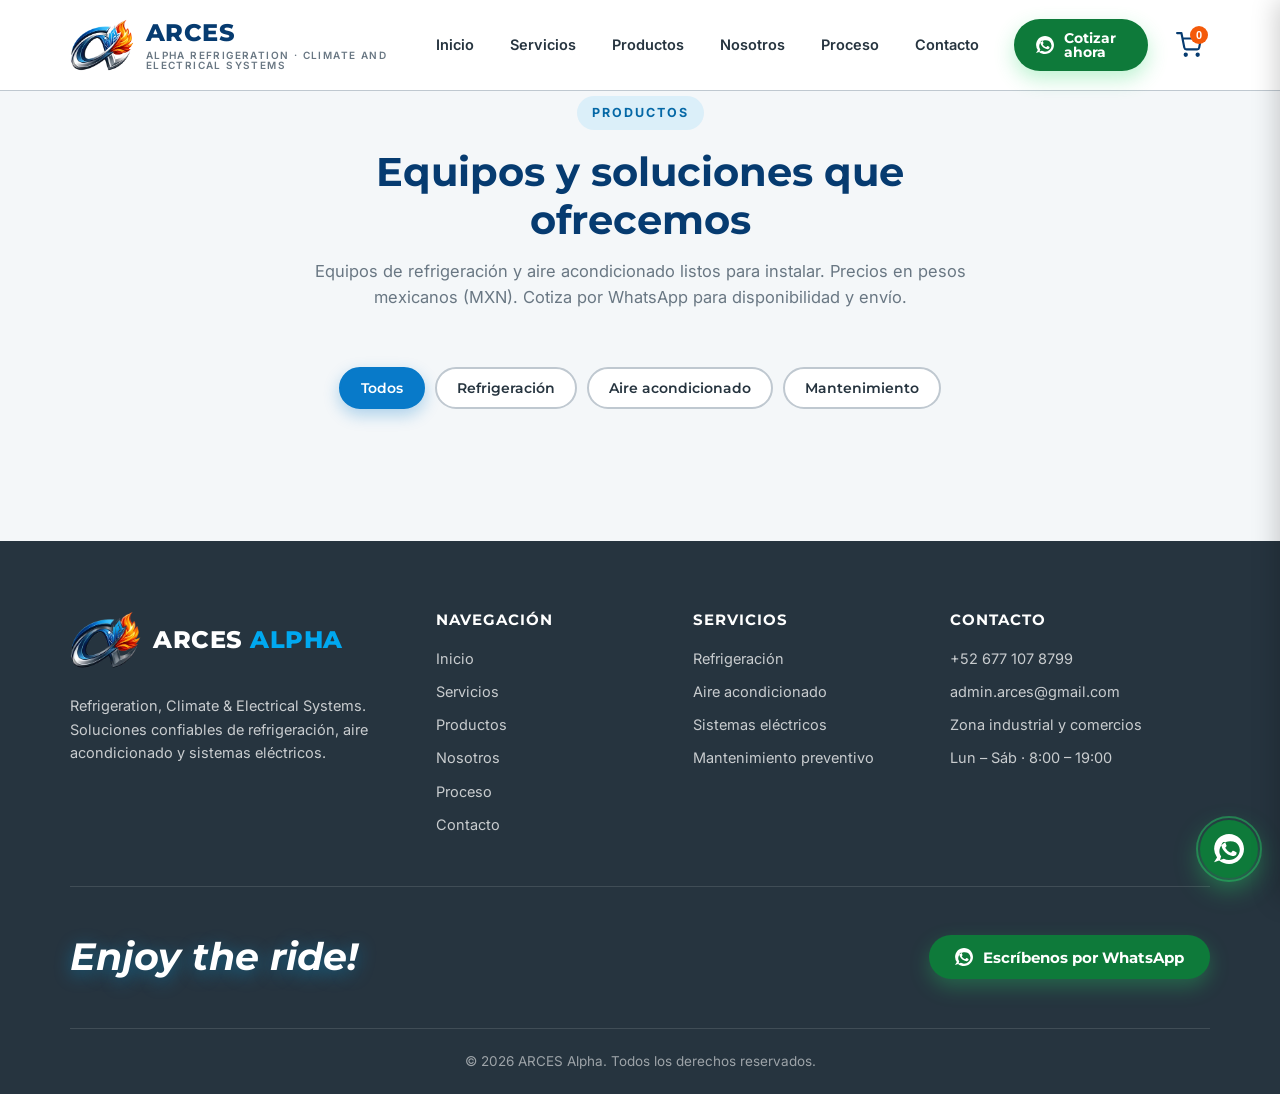
==== commit a650ab8a: "Usa SKU para cargar imagen con fallback a placeholder" ====
--- a/productos.html
+++ b/productos.html
@@ -301,7 +301,7 @@
                     art.setAttribute('data-categoria', p.categoria);
                     art.innerHTML =
                         '<div class="producto-img">' +
-                            '<img src="' + p.imagen + '" alt="' + p.alt + '" width="400" height="300" loading="lazy" decoding="async">' +
+                            '<img src="img/productos/' + p.sku + '.jpg" alt="' + p.alt + '" width="400" height="300" loading="lazy" decoding="async" onerror="if(!this.dataset.tried){this.dataset.tried=1;this.src='img/productos/' + p.sku + '.svg'}else{this.src='img/productos/placeholder.svg';this.onerror=null;}">' +
                         '</div>' +
                         '<div class="producto-info">' +
                             '<h3>' + p.nombre + '</h3>' +
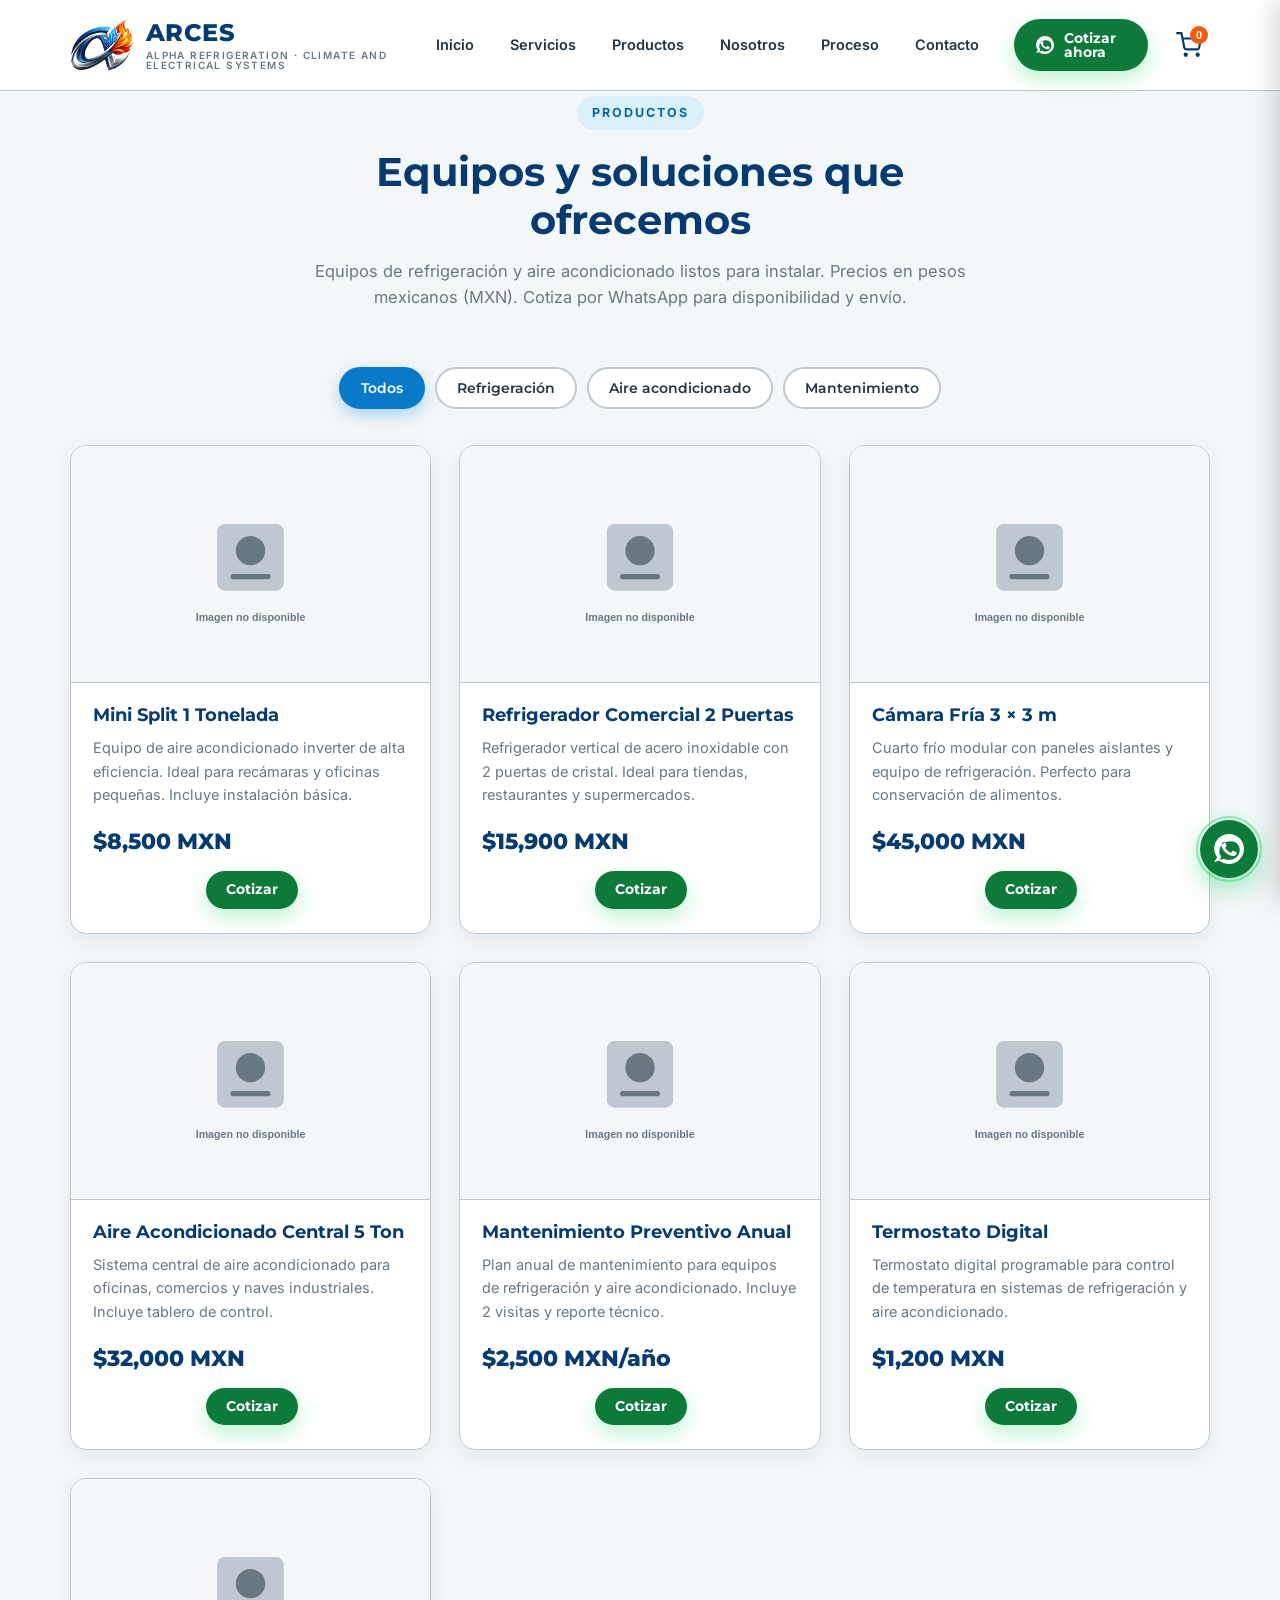
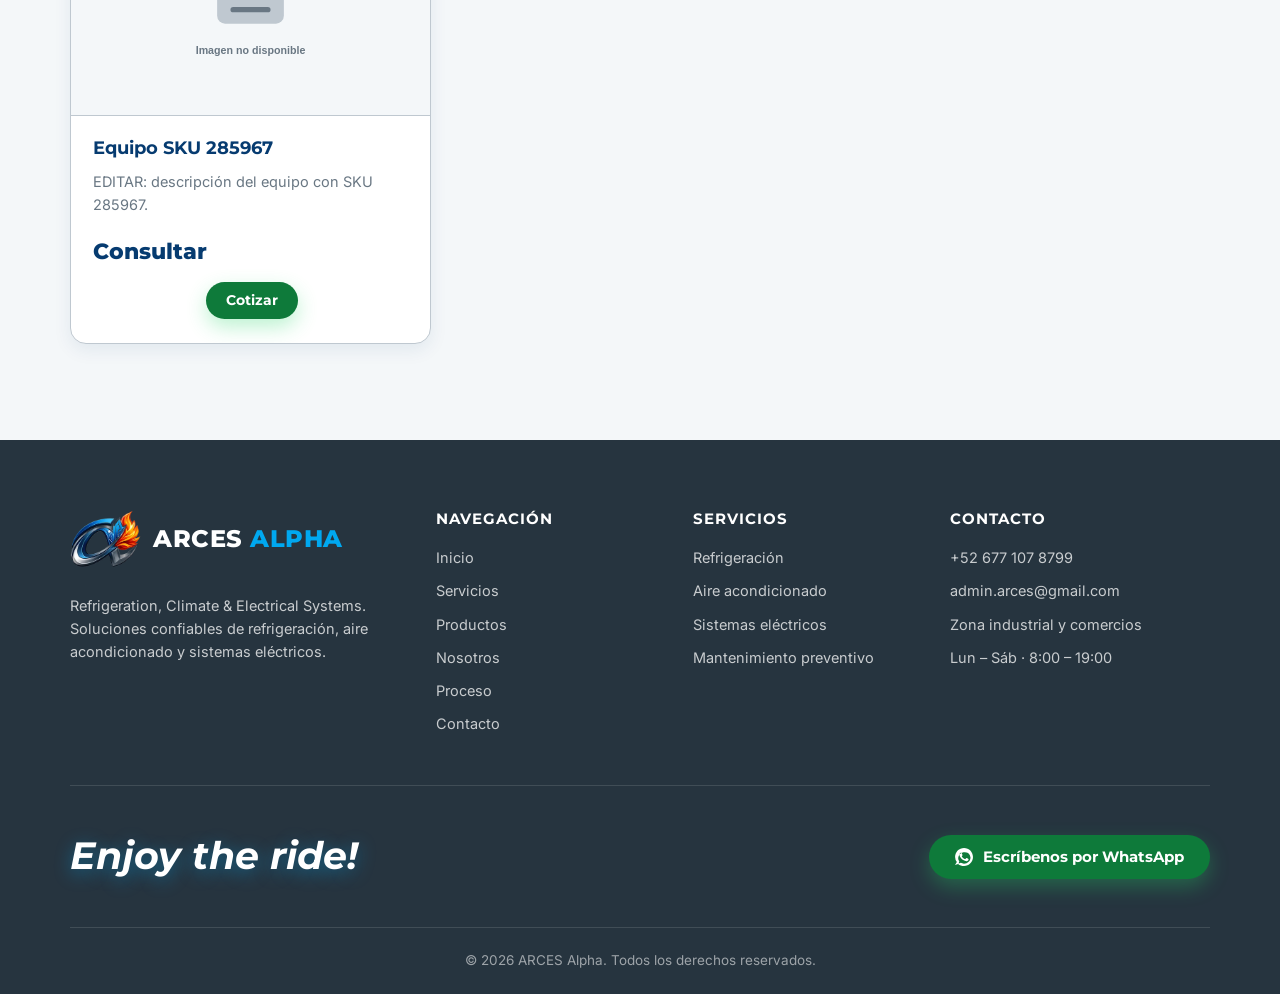
==== commit 81db697a: "Corrige carrito: usa SKU como id y protege grid nulo" ====
--- a/productos.html
+++ b/productos.html
@@ -301,7 +301,7 @@
                     art.setAttribute('data-categoria', p.categoria);
                     art.innerHTML =
                         '<div class="producto-img">' +
-                            '<img src="img/productos/' + p.sku + '.jpg" alt="' + p.alt + '" width="400" height="300" loading="lazy" decoding="async" onerror="if(!this.dataset.tried){this.dataset.tried=1;this.src='img/productos/' + p.sku + '.svg'}else{this.src='img/productos/placeholder.svg';this.onerror=null;}">' +
+                            '<img src="img/productos/' + p.sku + '.jpg" alt="' + p.alt + '" width="400" height="300" loading="lazy" decoding="async" onerror="window.imgFallback(this, \' + p.sku + \')">' +
                         '</div>' +
                         '<div class="producto-info">' +
                             '<h3>' + p.nombre + '</h3>' +
@@ -309,7 +309,7 @@
                             '<div class="producto-pie">' +
                                 '<span class="producto-precio">' + p.precioTexto + '</span>' +
                                 '<div class="producto-acciones">' +
-                                    '<button type="button" class="btn btn-linea producto-btn btn-agregar" data-id="' + p.id + '">Agregar</button>' +
+                                    '<button type="button" class="btn btn-linea producto-btn btn-agregar" data-id="' + p.sku + '">Agregar</button>' +
                                     '<a href="https://wa.me/526771078799?text=' + p.whatsapp + '" target="_blank" rel="noopener" class="btn btn-whatsapp producto-btn">Cotizar</a>' +
                                 '</div>' +
                             '</div>' +
@@ -378,13 +378,13 @@
             }
 
             function agregarAlCarrito(id) {
-                const p = productos.find(function (x) { return x.id === id; });
+                const p = productos.find(function (x) { return x.sku === id; });
                 if (!p) return;
                 const existente = carrito.find(function (x) { return x.id === id; });
                 if (existente) {
                     existente.cantidad += 1;
                 } else {
-                    carrito.push({ id: p.id, nombre: p.nombre, precio: p.precio, cantidad: 1 });
+                    carrito.push({ id: p.sku, nombre: p.nombre, precio: p.precio, cantidad: 1 });
                 }
                 guardarCarrito();
                 actualizarCarritoUI();
@@ -423,7 +423,7 @@
             });
 
             // Delegación para botones "Agregar"
-            grid.addEventListener('click', function (e) {
+            if (grid) grid.addEventListener('click', function (e) {
                 const btn = e.target.closest('.btn-agregar');
                 if (btn) agregarAlCarrito(btn.getAttribute('data-id'));
             });
@@ -431,6 +431,18 @@
             // Cargar productos
             cargarCarrito();
             actualizarCarritoUI();
+
+        window.imgFallback = function (img, sku) {
+            var exts = ['.png', '.svg', '.webp'];
+            var idx = parseInt(img.dataset.extIdx || '0', 10);
+            if (idx < exts.length) {
+                img.dataset.extIdx = idx + 1;
+                img.src = 'img/productos/' + sku + exts[idx];
+            } else {
+                img.src = 'img/productos/placeholder.svg';
+                img.onerror = null;
+            }
+        };
 
             fetch('products.json')
                 .then(function (res) { return res.json(); })
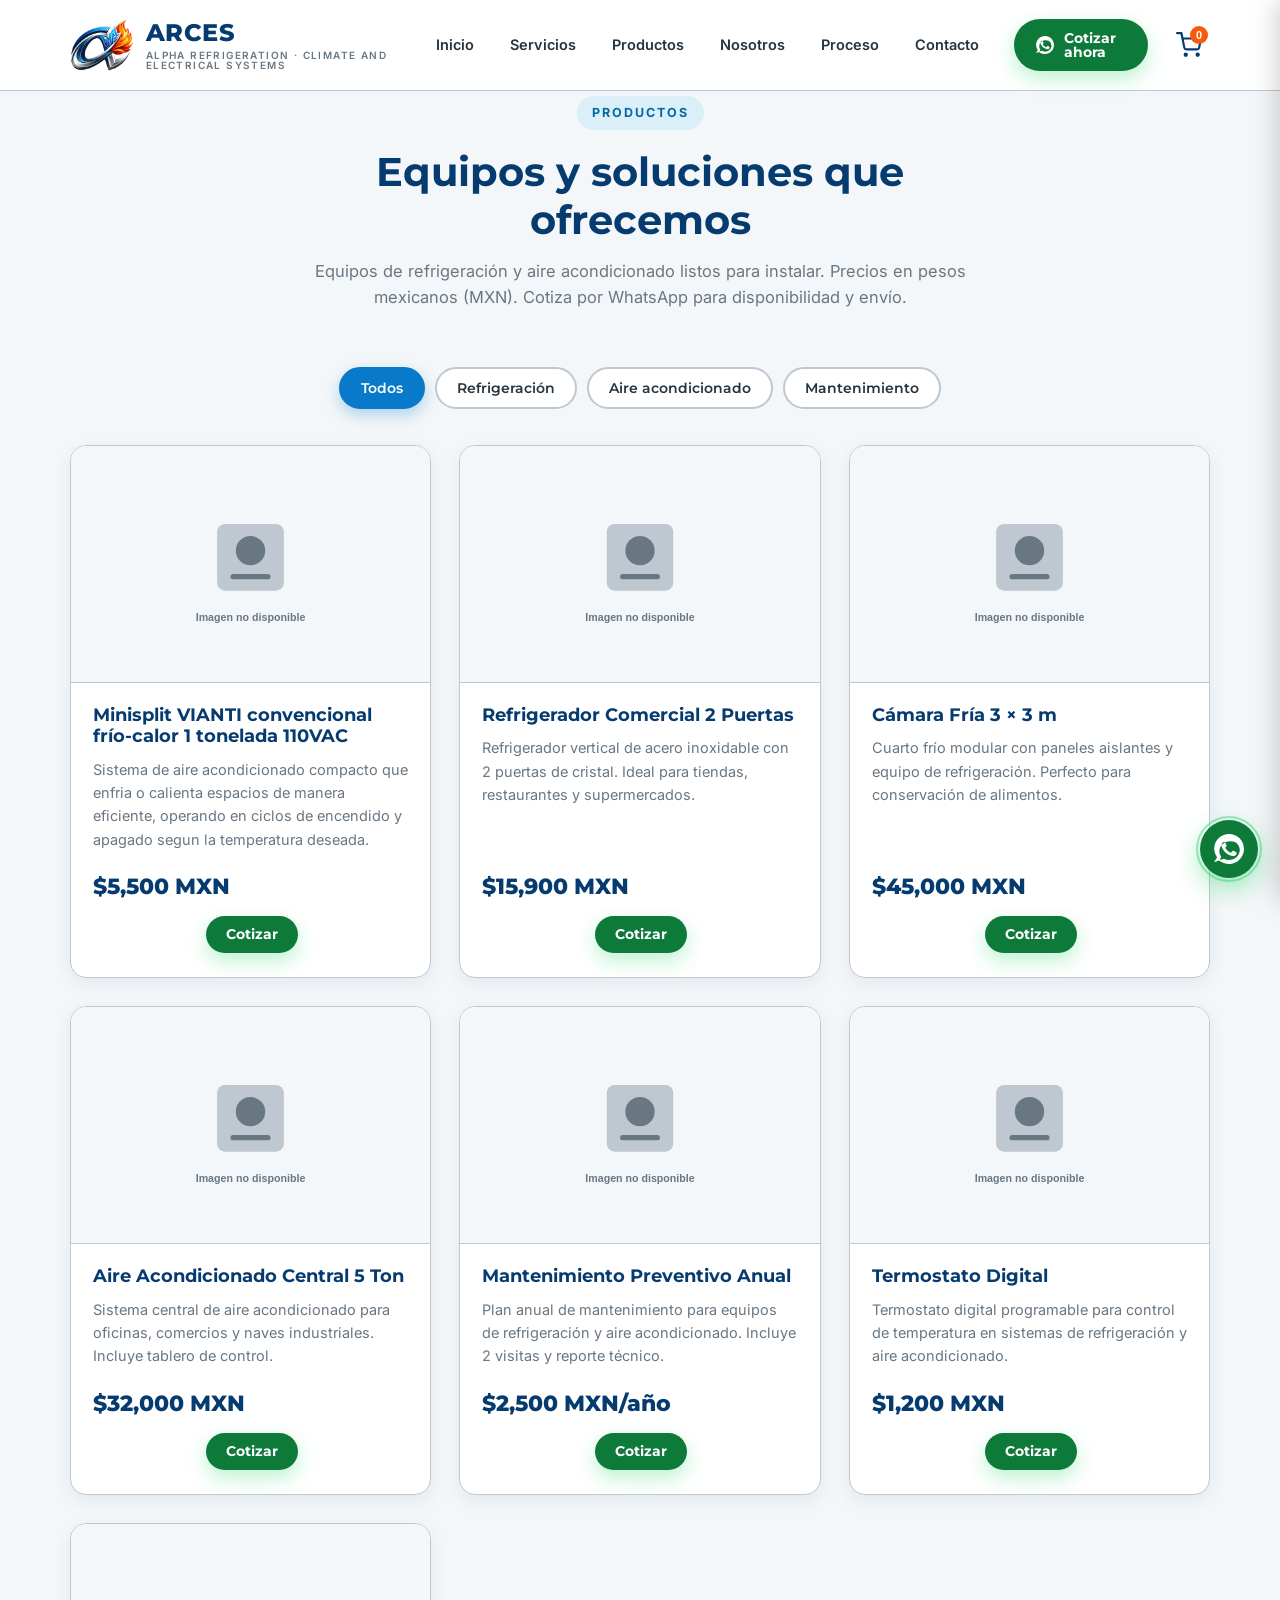
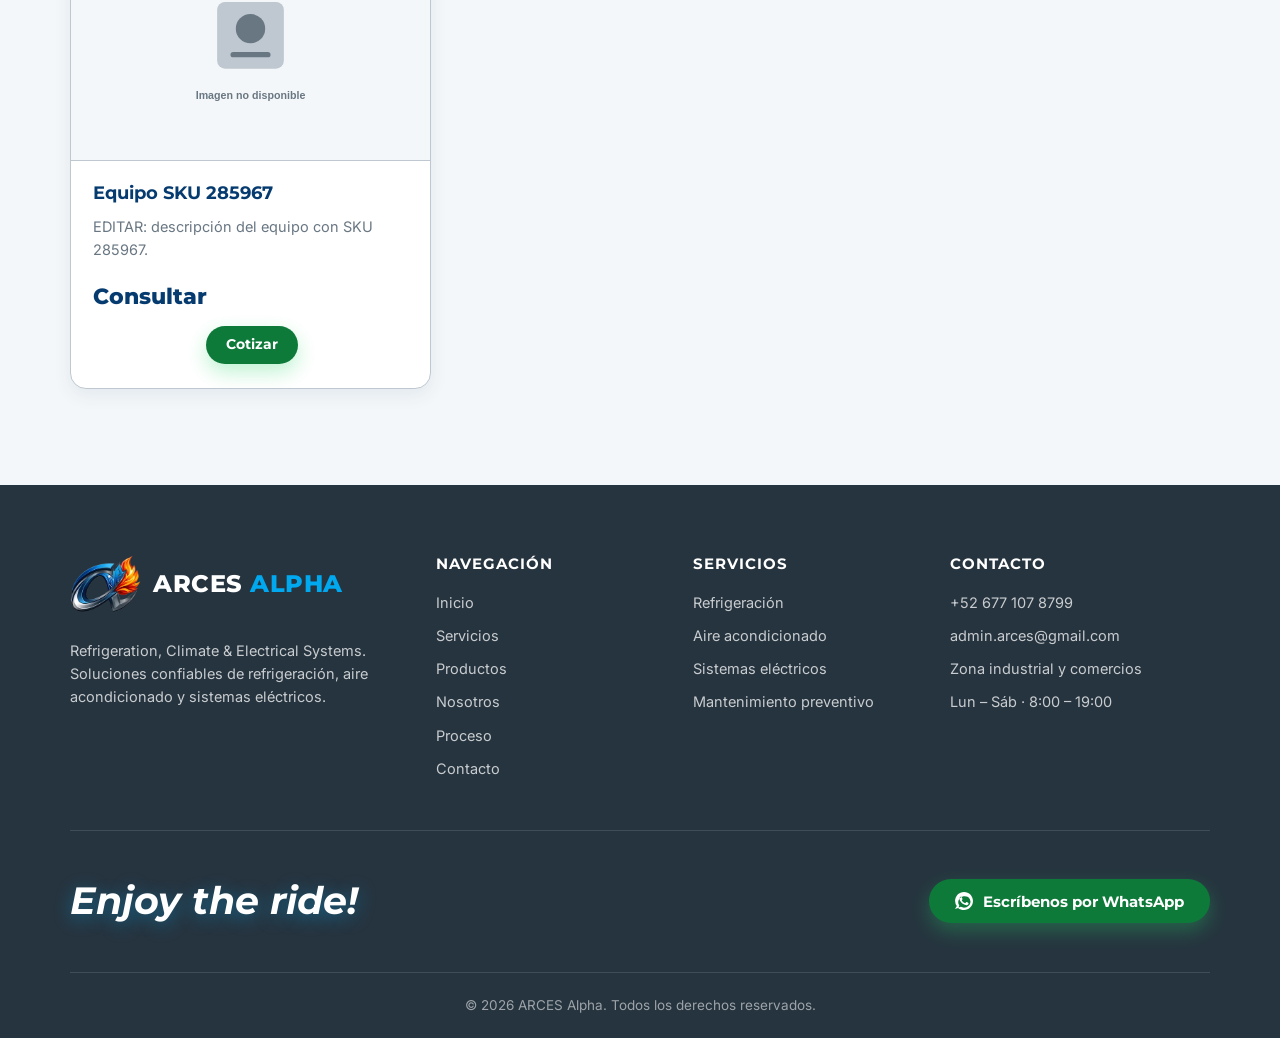
==== commit dca2cd22: "Debug: agrega console.log a imgFallback para diagnosticar imagen" ====
--- a/productos.html
+++ b/productos.html
@@ -433,12 +433,16 @@
             actualizarCarritoUI();
 
         window.imgFallback = function (img, sku) {
+            console.log('imgFallback called for', sku, 'current src:', img.src);
             var exts = ['.png', '.svg', '.webp'];
             var idx = parseInt(img.dataset.extIdx || '0', 10);
             if (idx < exts.length) {
                 img.dataset.extIdx = idx + 1;
-                img.src = 'img/productos/' + sku + exts[idx];
+                var nextSrc = 'img/productos/' + sku + exts[idx];
+                console.log('  trying:', nextSrc);
+                img.src = nextSrc;
             } else {
+                console.log('  all failed, using placeholder');
                 img.src = 'img/productos/placeholder.svg';
                 img.onerror = null;
             }
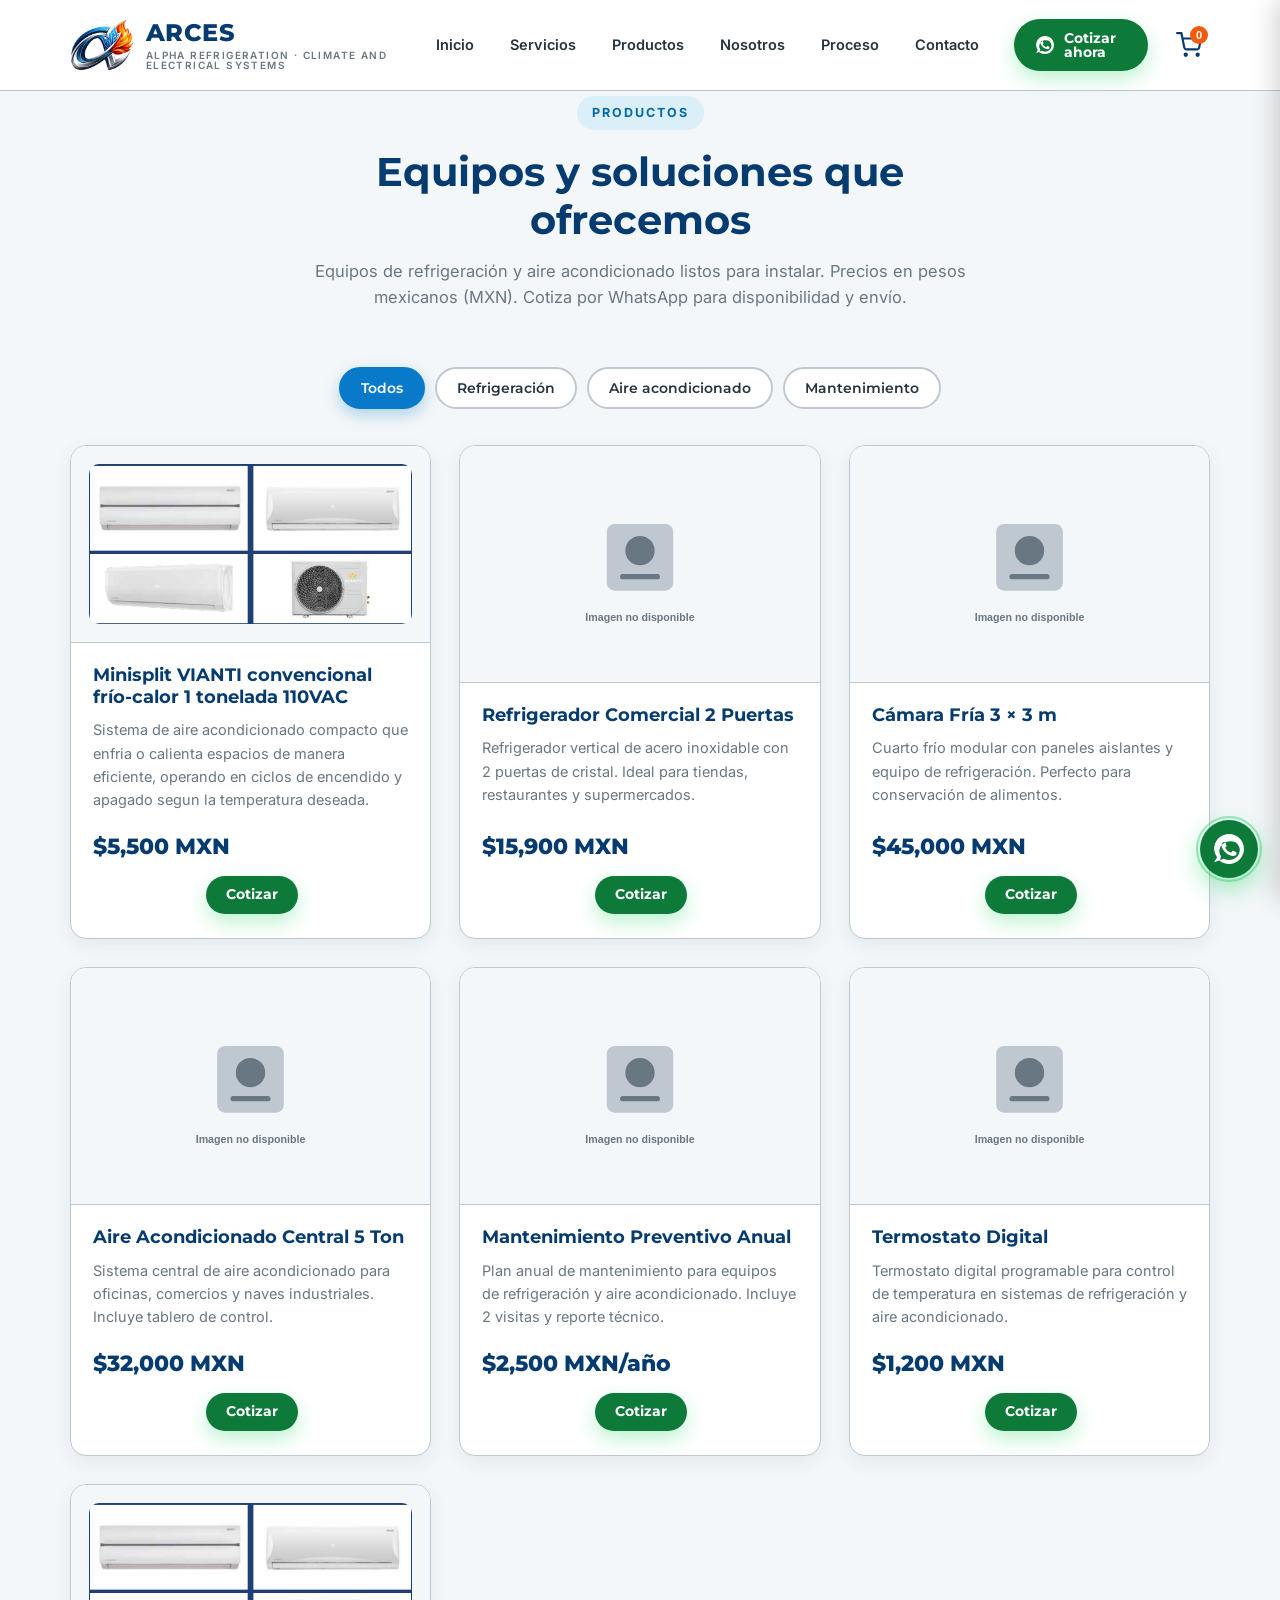
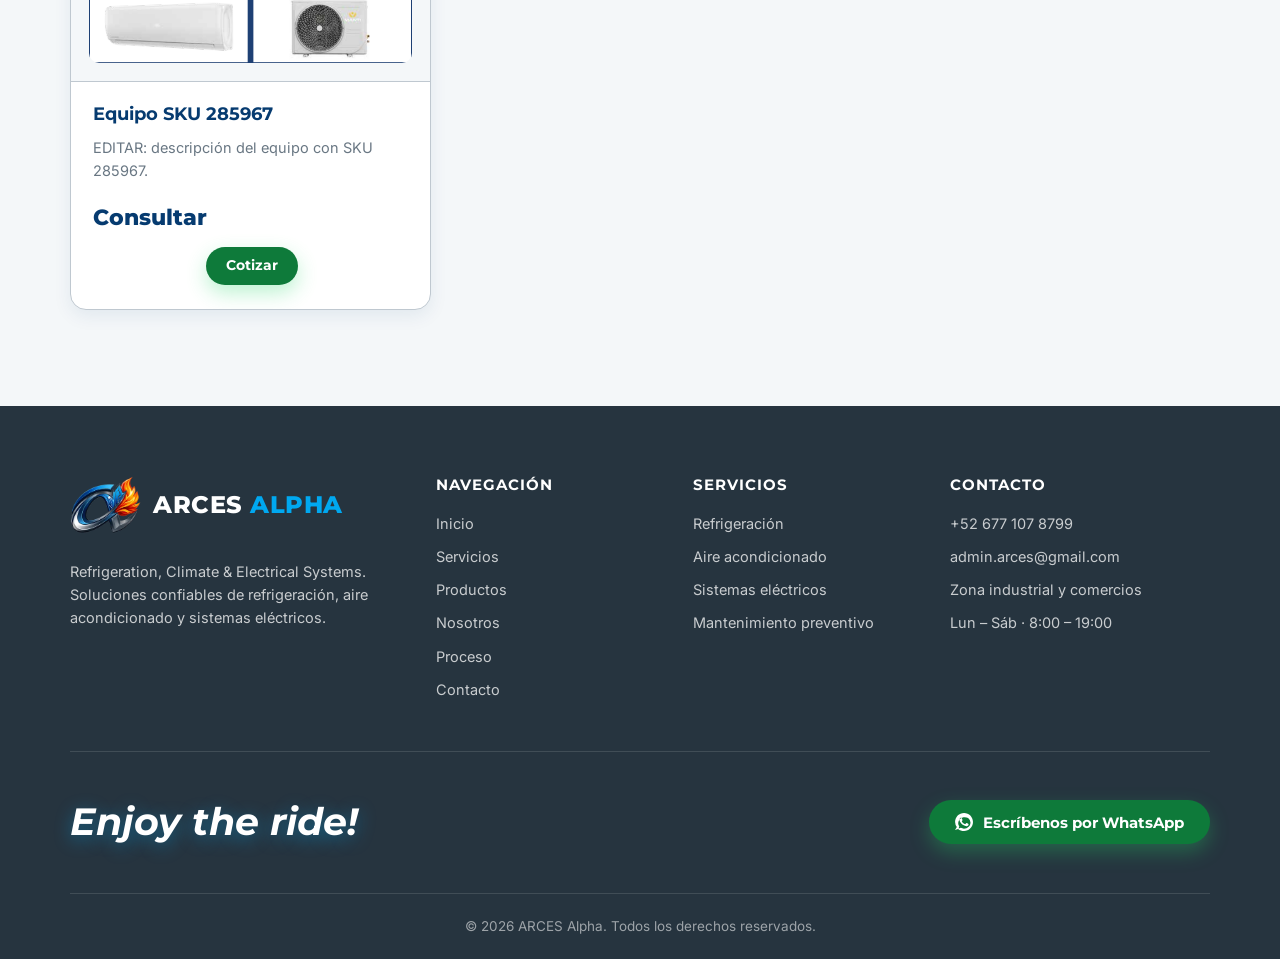
==== commit 61d9fe42: "Corrige fallback de imagen: usa data-sku en lugar de pasar sku por onerror" ====
--- a/productos.html
+++ b/productos.html
@@ -301,7 +301,7 @@
                     art.setAttribute('data-categoria', p.categoria);
                     art.innerHTML =
                         '<div class="producto-img">' +
-                            '<img src="img/productos/' + p.sku + '.jpg" alt="' + p.alt + '" width="400" height="300" loading="lazy" decoding="async" onerror="window.imgFallback(this, \' + p.sku + \')">' +
+                            '<img src="img/productos/' + p.sku + '.jpg" alt="' + p.alt + '" width="400" height="300" loading="lazy" decoding="async" data-sku="' + p.sku + '" onerror="window.imgFallback(this)">' +
                         '</div>' +
                         '<div class="producto-info">' +
                             '<h3>' + p.nombre + '</h3>' +
@@ -432,7 +432,8 @@
             cargarCarrito();
             actualizarCarritoUI();
 
-        window.imgFallback = function (img, sku) {
+        window.imgFallback = function (img) {
+            var sku = img.dataset.sku;
             console.log('imgFallback called for', sku, 'current src:', img.src);
             var exts = ['.png', '.svg', '.webp'];
             var idx = parseInt(img.dataset.extIdx || '0', 10);
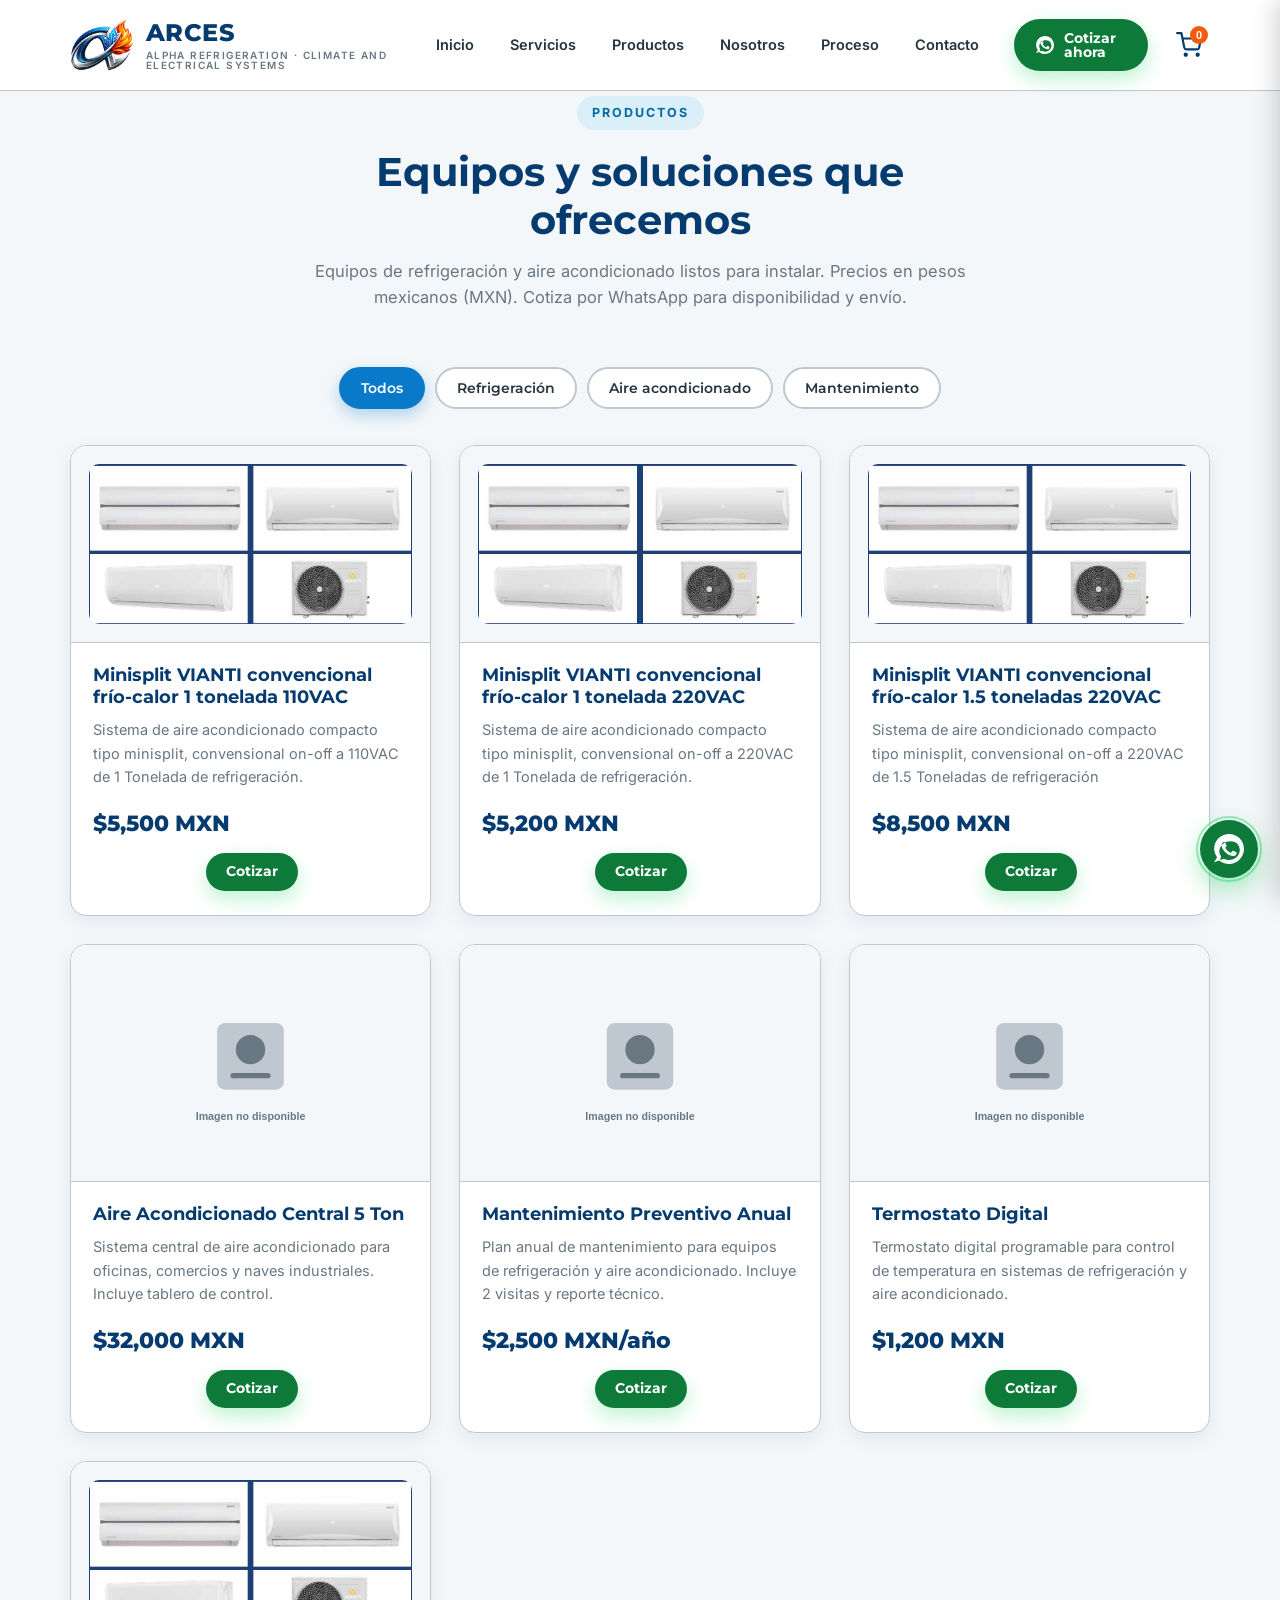
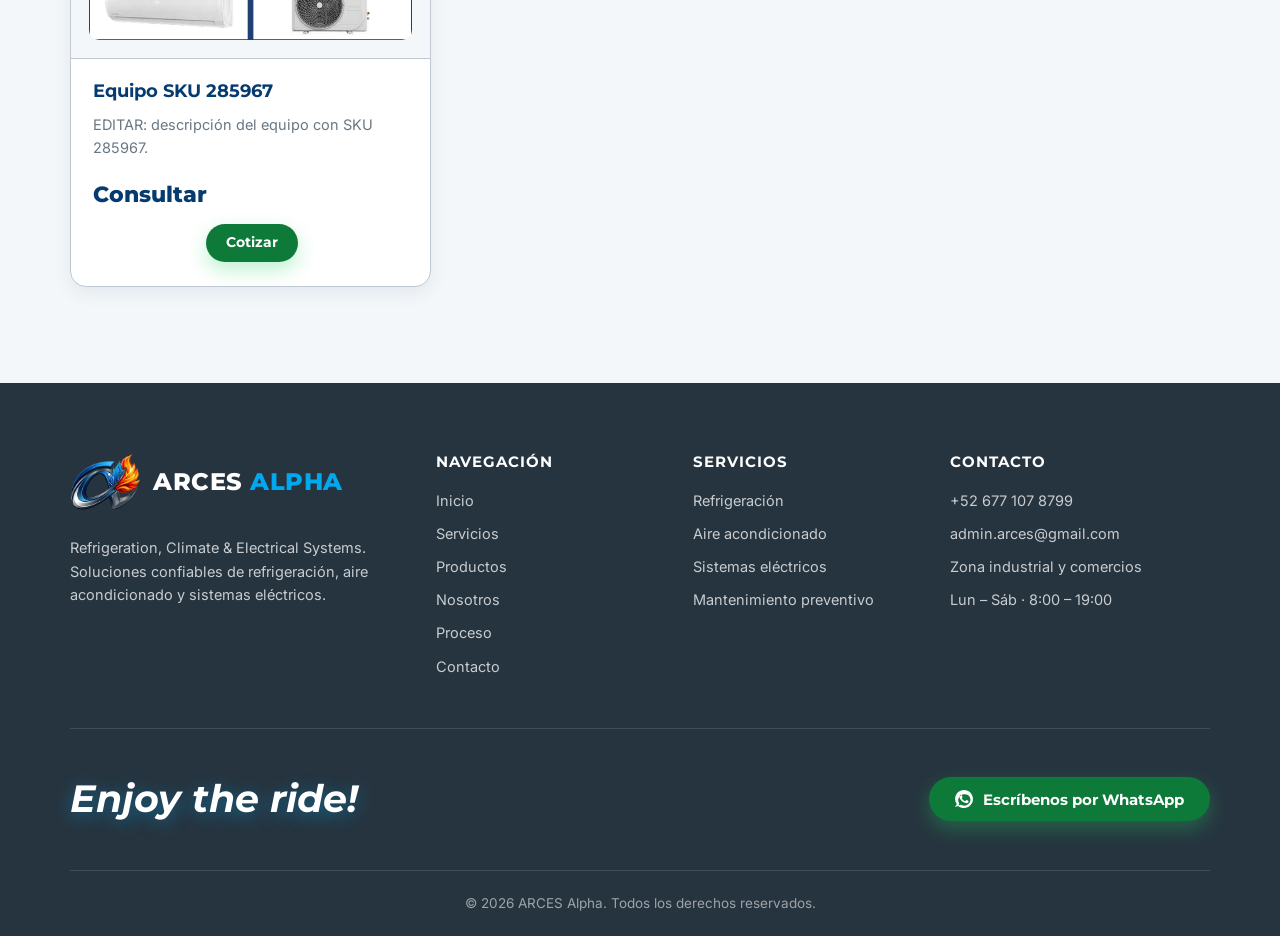
==== commit f5a25840: "Limpia console.log de debug en imgFallback" ====
--- a/productos.html
+++ b/productos.html
@@ -434,16 +434,13 @@
 
         window.imgFallback = function (img) {
             var sku = img.dataset.sku;
-            console.log('imgFallback called for', sku, 'current src:', img.src);
             var exts = ['.png', '.svg', '.webp'];
             var idx = parseInt(img.dataset.extIdx || '0', 10);
             if (idx < exts.length) {
                 img.dataset.extIdx = idx + 1;
                 var nextSrc = 'img/productos/' + sku + exts[idx];
-                console.log('  trying:', nextSrc);
                 img.src = nextSrc;
             } else {
-                console.log('  all failed, using placeholder');
                 img.src = 'img/productos/placeholder.svg';
                 img.onerror = null;
             }
